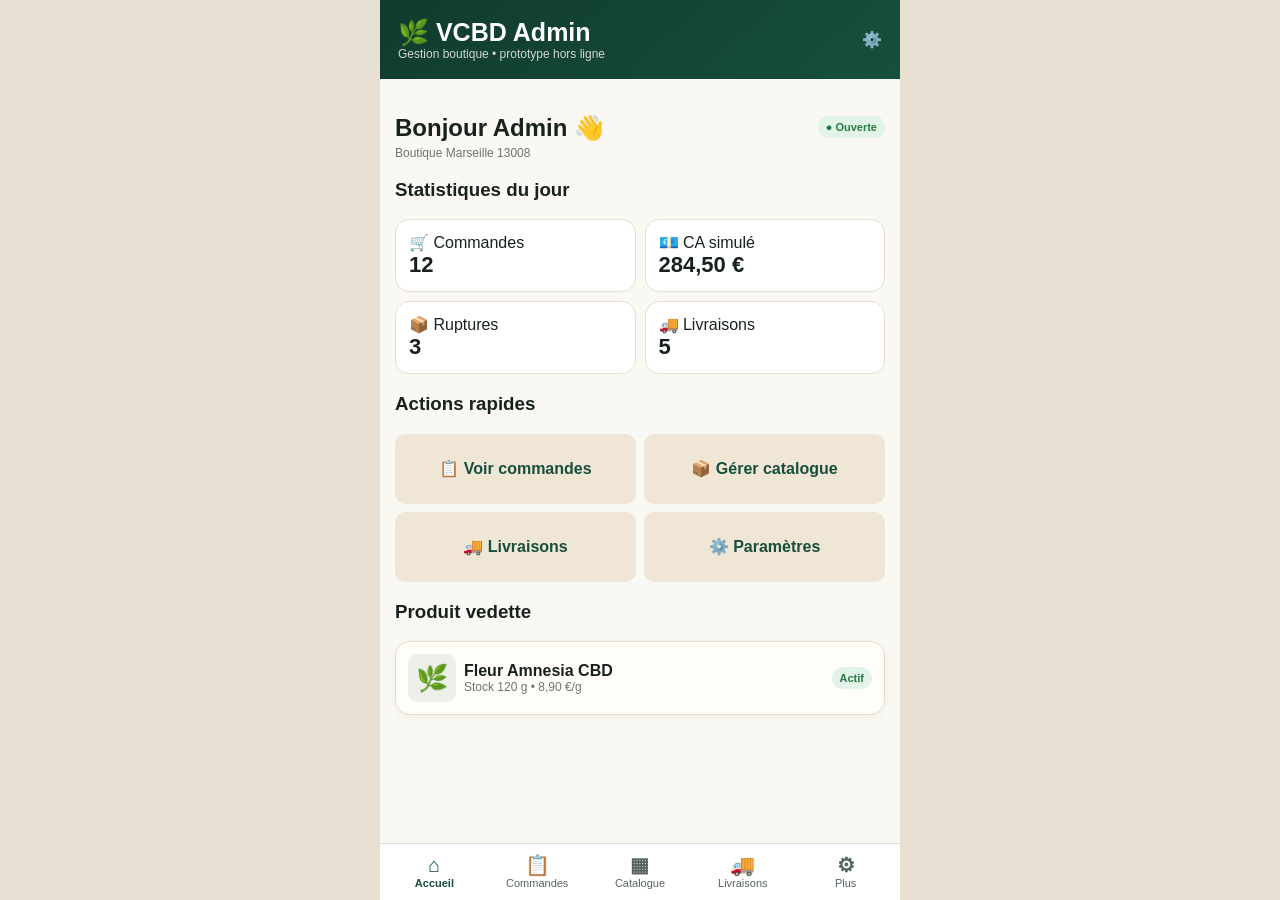
==== admin/src/main/assets/index.html @ 5a71a651 "Add complete offline VCBD admin prototype" ====
<!doctype html><html lang="fr"><head><meta charset="utf-8"><meta name="viewport" content="width=device-width,initial-scale=1,maximum-scale=1,user-scalable=no"><title>VCBD Admin</title><style>
:root{--g:#174f3c;--g2:#103b2e;--cream:#f6f1e7;--card:#fffdf8;--muted:#6d756f;--gold:#b78b35;--red:#a33b35;--blue:#3a6ca8;--ok:#278454}*{box-sizing:border-box}body{margin:0;font-family:Arial,Helvetica,sans-serif;background:#e8e0d2;color:#18221d}button,input,select{font:inherit}.app{max-width:520px;margin:auto;min-height:100vh;background:#faf8f2;padding-bottom:78px}.top{background:linear-gradient(140deg,var(--g2),var(--g));color:#fff;padding:18px}.brand{display:flex;justify-content:space-between;align-items:center}.brand b{font-size:25px}.content{padding:15px}.view{display:none}.view.active{display:block}.card{background:var(--card);border:1px solid #e3dccc;border-radius:15px;padding:12px;margin-bottom:10px;box-shadow:0 2px 10px #0000000b}.row{display:flex;align-items:center;gap:8px}.space{justify-content:space-between}.muted{font-size:12px;color:var(--muted)}.stats{display:grid;grid-template-columns:repeat(2,1fr);gap:9px}.stat{background:#fff;border:1px solid #e5ded1;border-radius:14px;padding:13px}.stat strong{font-size:22px;display:block}.btn{border:0;border-radius:10px;background:var(--g);color:#fff;font-weight:800;padding:9px 12px}.btn.alt{background:#efe6d5;color:var(--g)}.btn.warn{background:#c68327}.btn.red{background:var(--red)}.bottom{position:fixed;bottom:0;left:50%;transform:translateX(-50%);width:min(520px,100%);background:#fff;border-top:1px solid #ddd;display:grid;grid-template-columns:repeat(5,1fr);padding:8px 3px 10px}.nav{background:none;border:0;color:#56655c;font-size:11px}.nav b{display:block;font-size:20px}.nav.active{color:var(--g);font-weight:800}.status{padding:5px 8px;border-radius:999px;font-size:11px;font-weight:800}.new{background:#fff0c9;color:#8d5b00}.prep{background:#e3edfb;color:#235b9a}.ready{background:#e2f4e7;color:#277a47}.done{background:#e8e9e8;color:#56605a}.tabs{display:flex;gap:6px;overflow-x:auto;margin-bottom:10px}.tab{white-space:nowrap;border:1px solid #ded7ca;background:#fff;border-radius:999px;padding:8px 10px}.tab.active{background:var(--g);color:#fff}.product{display:grid;grid-template-columns:48px 1fr auto;gap:9px;align-items:center;padding:9px 0;border-bottom:1px solid #eee}.pic{width:48px;height:48px;border-radius:10px;background:#edf0e8;display:flex;align-items:center;justify-content:center;font-size:26px}.switch{width:42px;height:24px;border-radius:999px;background:#bbb;position:relative}.switch.on{background:var(--g)}.switch i{width:18px;height:18px;border-radius:50%;background:white;position:absolute;top:3px;left:3px}.switch.on i{left:21px}.form label{font-size:12px;font-weight:700;display:block;margin:10px 0 5px}.form input,.form select{width:100%;padding:11px;border:1px solid #d7cec0;border-radius:10px;background:#fff}.notice{background:#edf7ef;border-left:4px solid var(--ok);padding:10px;border-radius:10px;font-size:12px}.stripe{border:1px solid #8b6cff;background:#f4f0ff;border-radius:12px;padding:12px}.quick{display:grid;grid-template-columns:repeat(2,1fr);gap:8px}.quick button{height:70px}.orderline{border-left:4px solid #ddd}.orderline.Nouvelle{border-left-color:#e0a62b}.orderline.Préparation{border-left-color:#5f91c5}.orderline.Prête{border-left-color:#4e9c69}.deliver{background:#f3f8f3;border:1px solid #d8e6d9}.tiny{font-size:11px}</style></head><body><div class="app"><header class="top"><div class="brand"><div><b>🌿 VCBD Admin</b><div style="font-size:12px;opacity:.8">Gestion boutique • prototype hors ligne</div></div><div>⚙️</div></div></header><main>
<section id="dash" class="view active content"><div class="row space"><div><h2 style="margin-bottom:4px">Bonjour Admin 👋</h2><div class="muted">Boutique Marseille 13008</div></div><span class="status ready">● Ouverte</span></div><h3>Statistiques du jour</h3><div class="stats"><div class="stat"><span>🛒 Commandes</span><strong>12</strong></div><div class="stat"><span>💶 CA simulé</span><strong>284,50 €</strong></div><div class="stat"><span>📦 Ruptures</span><strong>3</strong></div><div class="stat"><span>🚚 Livraisons</span><strong>5</strong></div></div><h3>Actions rapides</h3><div class="quick"><button class="btn alt" onclick="show('orders')">📋 Voir commandes</button><button class="btn alt" onclick="show('catalog')">📦 Gérer catalogue</button><button class="btn alt" onclick="show('deliveries')">🚚 Livraisons</button><button class="btn alt" onclick="show('settings')">⚙️ Paramètres</button></div><h3>Produit vedette</h3><div class="card row"><div class="pic">🌿</div><div style="flex:1"><b>Fleur Amnesia CBD</b><div class="muted">Stock 120 g • 8,90 €/g</div></div><span class="status ready">Actif</span></div></section>
<section id="orders" class="view content"><div class="row space"><h2>Commandes</h2><button class="btn alt" onclick="resetOrders()">Réinitialiser</button></div><div class="tabs" id="orderTabs"></div><div id="orderList"></div></section>
<section id="catalog" class="view content"><div class="row space"><h2>Catalogue & stocks</h2><button class="btn" onclick="addDemoProduct()">+ Ajouter</button></div><div id="productList" class="card"></div><div class="card form"><h3>Modifier le prix</h3><label>Produit</label><select id="priceProduct"></select><label>Nouveau prix (€)</label><input id="newPrice" type="number" step="0.1"><button class="btn" style="margin-top:10px" onclick="savePrice()">Enregistrer</button></div></section>
<section id="deliveries" class="view content"><h2>Livraisons & retraits</h2><div class="notice">Prototype hors ligne : les adresses sont fictives et aucune géolocalisation réelle n’est utilisée.</div><div id="deliveryList" style="margin-top:10px"></div></section>
<section id="settings" class="view content"><h2>Paramètres</h2><div class="card form"><h3>Informations boutique</h3><label>Nom</label><input id="shopName" value="VCBD Marseille"><label>Adresse</label><input value="Marseille 13008 – Vélodrome"><label>Téléphone</label><input value="04 XX XX XX XX"><label>Horaires</label><input value="Lundi–Samedi 10h00–19h00"></div><div class="card"><h3>Âge & confidentialité</h3><div class="row space"><div><b>Contrôle +18 ans</b><div class="muted">Obligatoire avant accès à l’app client</div></div><div class="switch on"><i></i></div></div><div class="row space" style="margin-top:10px"><div><b>Notice de confidentialité</b><div class="muted">Confirmation explicite dans le prototype</div></div><div class="switch on"><i></i></div></div></div><div class="card"><h3>Commandes</h3><div class="row space"><div><b>Click & Collect</b><div class="muted">Retrait en boutique</div></div><div class="switch on"><i></i></div></div><div class="row space" style="margin-top:10px"><div><b>Livraison locale</b><div class="muted">Adresse + nom + téléphone</div></div><div class="switch on"><i></i></div></div></div><div class="card stripe"><h3>💳 Stripe</h3><div class="row space"><div><b id="stripeState">Non connecté</b><div class="muted">Connexion simulée uniquement</div></div><span id="stripeBadge" class="status done">Démo</span></div><p class="muted">Dans la future version Internet, Stripe sera connecté via un backend sécurisé. Aucune clé secrète Stripe ne sera stockée dans l’APK.</p><button id="stripeBtn" class="btn" onclick="toggleStripe()">Simuler la connexion Stripe</button></div><div class="card"><h3>Modes de paiement</h3><p>✅ Carte bancaire via Stripe (démo)<br>✅ Paiement sur place<br>✅ Préparation future Google Pay / Apple Pay</p></div></section>
</main><nav class="bottom"><button class="nav active" data-v="dash" onclick="show('dash')"><b>⌂</b>Accueil</button><button class="nav" data-v="orders" onclick="show('orders')"><b>📋</b>Commandes</button><button class="nav" data-v="catalog" onclick="show('catalog')"><b>▦</b>Catalogue</button><button class="nav" data-v="deliveries" onclick="show('deliveries')"><b>🚚</b>Livraisons</button><button class="nav" data-v="settings" onclick="show('settings')"><b>⚙</b>Plus</button></nav></div>
<script>const seedOrders=[{id:'CMD-1008',name:'Marie Dubois',time:'10h30',items:'Huile CBD 10% + Infusion Relax',total:42.80,status:'Nouvelle',pay:'En ligne',mode:'Livraison',address:'18 avenue du Prado, 13006 Marseille'},{id:'CMD-1007',name:'Thomas Bernard',time:'11h00',items:'Fleur Amnesia CBD (3 g) + Grinder',total:29.70,status:'Nouvelle',pay:'Sur place',mode:'Retrait',address:'VCBD Marseille'},{id:'CMD-1006',name:'Sophie Martin',time:'12h00',items:'Baume Relaxant + Infusion Nuit Calme',total:37.80,status:'Préparation',pay:'En ligne',mode:'Livraison',address:'Boulevard Michelet, 13008 Marseille'},{id:'CMD-1005',name:'Julien Petit',time:'12h30',items:'Gummies Zen x2',total:37.80,status:'Prête',pay:'En ligne',mode:'Retrait',address:'VCBD Marseille'}];let orders=JSON.parse(localStorage.getItem('vcbd_admin_orders')||'null')||seedOrders;let products=JSON.parse(localStorage.getItem('vcbd_admin_products')||'null')||[{id:1,n:'Fleur Amnesia CBD',cat:'Fleurs',p:8.90,stock:'120 g',e:'🌿',on:true},{id:2,n:'Huile CBD 10%',cat:'Huiles',p:34.90,stock:'25',e:'🧴',on:true},{id:3,n:'Infusion Nuit Calme',cat:'Infusions',p:12.90,stock:'40',e:'🍵',on:true},{id:4,n:'Baume Relaxant',cat:'Cosmétiques',p:24.90,stock:'18',e:'🫙',on:true},{id:5,n:'Gummies Zen',cat:'Comestibles',p:18.90,stock:'60',e:'🍬',on:true}];let filter='Toutes';function money(x){return x.toFixed(2).replace('.',',')+' €'}function saveAll(){localStorage.setItem('vcbd_admin_orders',JSON.stringify(orders));localStorage.setItem('vcbd_admin_products',JSON.stringify(products))}function show(id){document.querySelectorAll('.view').forEach(v=>v.classList.remove('active'));document.getElementById(id).classList.add('active');document.querySelectorAll('.nav').forEach(n=>n.classList.toggle('active',n.dataset.v===id));if(id==='orders')renderOrders();if(id==='catalog')renderProducts();if(id==='deliveries')renderDeliveries();window.scrollTo(0,0)}function renderTabs(){let tabs=['Toutes','Nouvelle','Préparation','Prête','Terminée'];orderTabs.innerHTML=tabs.map(t=>`<button class="tab ${filter===t?'active':''}" onclick="filter='${t}';renderOrders()">${t}</button>`).join('')}function nextStatus(s){return s==='Nouvelle'?'Préparation':s==='Préparation'?'Prête':s==='Prête'?'Terminée':'Terminée'}function actionLabel(s){return s==='Nouvelle'?'Accepter':s==='Préparation'?'Marquer prête':s==='Prête'?'Terminer':'Terminée'}function cls(s){return s==='Nouvelle'?'new':s==='Préparation'?'prep':s==='Prête'?'ready':'done'}function renderOrders(){renderTabs();let list=filter==='Toutes'?orders:orders.filter(o=>o.status===filter);orderList.innerHTML=list.map(o=>`<div class="card orderline ${o.status}"><div class="row space"><b>#${o.id}</b><span class="status ${cls(o.status)}">${o.status}</span></div><div class="row space"><div><b>${o.name}</b><div class="muted">${o.mode} • ${o.time} • ${o.pay}</div></div><b>${money(o.total)}</b></div><p class="muted">${o.items}</p><div class="muted">📍 ${o.address}</div>${o.status!=='Terminée'?`<button class="btn" style="margin-top:9px" onclick="advance('${o.id}')">${actionLabel(o.status)}</button>`:''}</div>`).join('')||'<div class="card muted">Aucune commande.</div>'}function advance(id){let o=orders.find(x=>x.id===id);o.status=nextStatus(o.status);saveAll();renderOrders()}function resetOrders(){orders=JSON.parse(JSON.stringify(seedOrders));saveAll();renderOrders()}function renderProducts(){productList.innerHTML=products.map(p=>`<div class="product"><div class="pic">${p.e}</div><div><b>${p.n}</b><div class="muted">${p.cat} • ${money(p.p)} • Stock ${p.stock}</div></div><div onclick="toggleProduct(${p.id})" class="switch ${p.on?'on':''}"><i></i></div></div>`).join('');priceProduct.innerHTML=products.map(p=>`<option value="${p.id}">${p.n}</option>`).join('')}function toggleProduct(id){let p=products.find(x=>x.id===id);p.on=!p.on;saveAll();renderProducts()}function savePrice(){let p=products.find(x=>x.id==priceProduct.value),v=parseFloat(newPrice.value);if(!v||v<=0){alert('Prix invalide');return}p.p=v;saveAll();renderProducts();alert('Prix modifié dans ce prototype local.')}function addDemoProduct(){products.push({id:Date.now(),n:'Nouveau produit démo',cat:'Divers',p:9.90,stock:'10',e:'🌱',on:true});saveAll();renderProducts()}function renderDeliveries(){deliveryList.innerHTML=orders.filter(o=>o.mode==='Livraison').map(o=>`<div class="card deliver"><div class="row space"><b>${o.name}</b><span class="status ${cls(o.status)}">${o.status}</span></div><div>🚚 Livraison prévue : <b>${o.time}</b></div><div class="muted" style="margin-top:5px">📍 ${o.address}</div><div class="muted">📞 06 XX XX XX XX</div><button class="btn alt" style="margin-top:9px" onclick="alert('Navigation GPS non disponible hors ligne dans cette V0.1.')">Voir l’itinéraire (démo)</button></div>`).join('')||'<div class="card">Aucune livraison.</div>'}function toggleStripe(){let connected=localStorage.getItem('vcbd_stripe_demo')==='1';connected=!connected;localStorage.setItem('vcbd_stripe_demo',connected?'1':'0');renderStripe()}function renderStripe(){let c=localStorage.getItem('vcbd_stripe_demo')==='1';stripeState.textContent=c?'Compte Stripe démo connecté':'Non connecté';stripeBadge.textContent=c?'Connecté (démo)':'Démo';stripeBadge.className='status '+(c?'ready':'done');stripeBtn.textContent=c?'Déconnecter le compte démo':'Simuler la connexion Stripe'}renderOrders();renderProducts();renderDeliveries();renderStripe();</script></body></html>
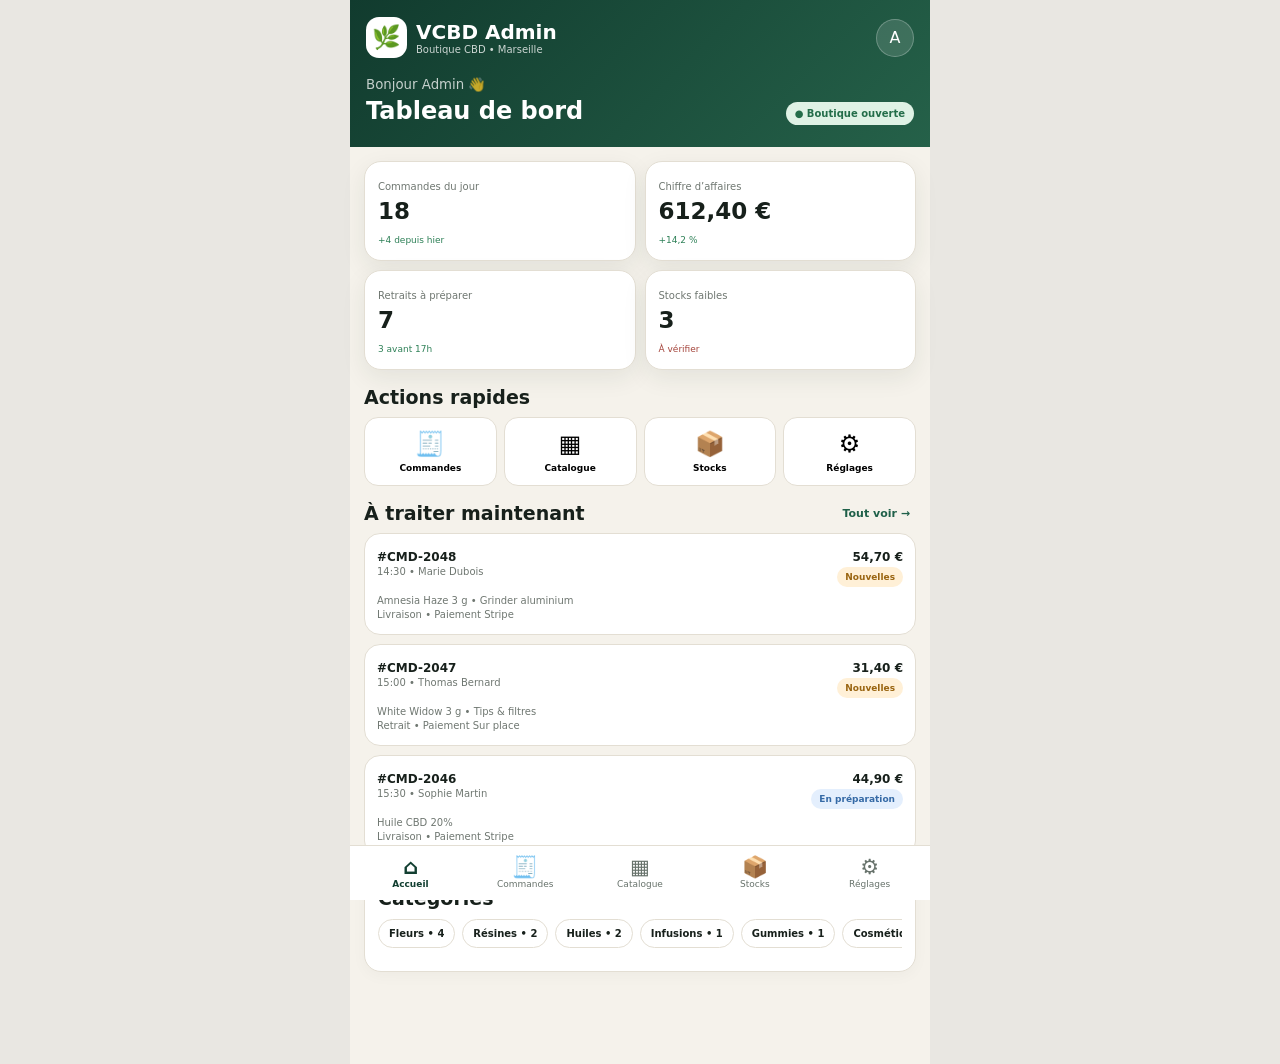
==== commit ce30fb10: "Upgrade admin catalog and stock management V0.2" ====
--- a/admin/src/main/assets/index.html
+++ b/admin/src/main/assets/index.html
@@ -1,9 +1,25 @@
-<!doctype html><html lang="fr"><head><meta charset="utf-8"><meta name="viewport" content="width=device-width,initial-scale=1,maximum-scale=1,user-scalable=no"><title>VCBD Admin</title><style>
-:root{--g:#174f3c;--g2:#103b2e;--cream:#f6f1e7;--card:#fffdf8;--muted:#6d756f;--gold:#b78b35;--red:#a33b35;--blue:#3a6ca8;--ok:#278454}*{box-sizing:border-box}body{margin:0;font-family:Arial,Helvetica,sans-serif;background:#e8e0d2;color:#18221d}button,input,select{font:inherit}.app{max-width:520px;margin:auto;min-height:100vh;background:#faf8f2;padding-bottom:78px}.top{background:linear-gradient(140deg,var(--g2),var(--g));color:#fff;padding:18px}.brand{display:flex;justify-content:space-between;align-items:center}.brand b{font-size:25px}.content{padding:15px}.view{display:none}.view.active{display:block}.card{background:var(--card);border:1px solid #e3dccc;border-radius:15px;padding:12px;margin-bottom:10px;box-shadow:0 2px 10px #0000000b}.row{display:flex;align-items:center;gap:8px}.space{justify-content:space-between}.muted{font-size:12px;color:var(--muted)}.stats{display:grid;grid-template-columns:repeat(2,1fr);gap:9px}.stat{background:#fff;border:1px solid #e5ded1;border-radius:14px;padding:13px}.stat strong{font-size:22px;display:block}.btn{border:0;border-radius:10px;background:var(--g);color:#fff;font-weight:800;padding:9px 12px}.btn.alt{background:#efe6d5;color:var(--g)}.btn.warn{background:#c68327}.btn.red{background:var(--red)}.bottom{position:fixed;bottom:0;left:50%;transform:translateX(-50%);width:min(520px,100%);background:#fff;border-top:1px solid #ddd;display:grid;grid-template-columns:repeat(5,1fr);padding:8px 3px 10px}.nav{background:none;border:0;color:#56655c;font-size:11px}.nav b{display:block;font-size:20px}.nav.active{color:var(--g);font-weight:800}.status{padding:5px 8px;border-radius:999px;font-size:11px;font-weight:800}.new{background:#fff0c9;color:#8d5b00}.prep{background:#e3edfb;color:#235b9a}.ready{background:#e2f4e7;color:#277a47}.done{background:#e8e9e8;color:#56605a}.tabs{display:flex;gap:6px;overflow-x:auto;margin-bottom:10px}.tab{white-space:nowrap;border:1px solid #ded7ca;background:#fff;border-radius:999px;padding:8px 10px}.tab.active{background:var(--g);color:#fff}.product{display:grid;grid-template-columns:48px 1fr auto;gap:9px;align-items:center;padding:9px 0;border-bottom:1px solid #eee}.pic{width:48px;height:48px;border-radius:10px;background:#edf0e8;display:flex;align-items:center;justify-content:center;font-size:26px}.switch{width:42px;height:24px;border-radius:999px;background:#bbb;position:relative}.switch.on{background:var(--g)}.switch i{width:18px;height:18px;border-radius:50%;background:white;position:absolute;top:3px;left:3px}.switch.on i{left:21px}.form label{font-size:12px;font-weight:700;display:block;margin:10px 0 5px}.form input,.form select{width:100%;padding:11px;border:1px solid #d7cec0;border-radius:10px;background:#fff}.notice{background:#edf7ef;border-left:4px solid var(--ok);padding:10px;border-radius:10px;font-size:12px}.stripe{border:1px solid #8b6cff;background:#f4f0ff;border-radius:12px;padding:12px}.quick{display:grid;grid-template-columns:repeat(2,1fr);gap:8px}.quick button{height:70px}.orderline{border-left:4px solid #ddd}.orderline.Nouvelle{border-left-color:#e0a62b}.orderline.Préparation{border-left-color:#5f91c5}.orderline.Prête{border-left-color:#4e9c69}.deliver{background:#f3f8f3;border:1px solid #d8e6d9}.tiny{font-size:11px}</style></head><body><div class="app"><header class="top"><div class="brand"><div><b>🌿 VCBD Admin</b><div style="font-size:12px;opacity:.8">Gestion boutique • prototype hors ligne</div></div><div>⚙️</div></div></header><main>
-<section id="dash" class="view active content"><div class="row space"><div><h2 style="margin-bottom:4px">Bonjour Admin 👋</h2><div class="muted">Boutique Marseille 13008</div></div><span class="status ready">● Ouverte</span></div><h3>Statistiques du jour</h3><div class="stats"><div class="stat"><span>🛒 Commandes</span><strong>12</strong></div><div class="stat"><span>💶 CA simulé</span><strong>284,50 €</strong></div><div class="stat"><span>📦 Ruptures</span><strong>3</strong></div><div class="stat"><span>🚚 Livraisons</span><strong>5</strong></div></div><h3>Actions rapides</h3><div class="quick"><button class="btn alt" onclick="show('orders')">📋 Voir commandes</button><button class="btn alt" onclick="show('catalog')">📦 Gérer catalogue</button><button class="btn alt" onclick="show('deliveries')">🚚 Livraisons</button><button class="btn alt" onclick="show('settings')">⚙️ Paramètres</button></div><h3>Produit vedette</h3><div class="card row"><div class="pic">🌿</div><div style="flex:1"><b>Fleur Amnesia CBD</b><div class="muted">Stock 120 g • 8,90 €/g</div></div><span class="status ready">Actif</span></div></section>
-<section id="orders" class="view content"><div class="row space"><h2>Commandes</h2><button class="btn alt" onclick="resetOrders()">Réinitialiser</button></div><div class="tabs" id="orderTabs"></div><div id="orderList"></div></section>
-<section id="catalog" class="view content"><div class="row space"><h2>Catalogue & stocks</h2><button class="btn" onclick="addDemoProduct()">+ Ajouter</button></div><div id="productList" class="card"></div><div class="card form"><h3>Modifier le prix</h3><label>Produit</label><select id="priceProduct"></select><label>Nouveau prix (€)</label><input id="newPrice" type="number" step="0.1"><button class="btn" style="margin-top:10px" onclick="savePrice()">Enregistrer</button></div></section>
-<section id="deliveries" class="view content"><h2>Livraisons & retraits</h2><div class="notice">Prototype hors ligne : les adresses sont fictives et aucune géolocalisation réelle n’est utilisée.</div><div id="deliveryList" style="margin-top:10px"></div></section>
-<section id="settings" class="view content"><h2>Paramètres</h2><div class="card form"><h3>Informations boutique</h3><label>Nom</label><input id="shopName" value="VCBD Marseille"><label>Adresse</label><input value="Marseille 13008 – Vélodrome"><label>Téléphone</label><input value="04 XX XX XX XX"><label>Horaires</label><input value="Lundi–Samedi 10h00–19h00"></div><div class="card"><h3>Âge & confidentialité</h3><div class="row space"><div><b>Contrôle +18 ans</b><div class="muted">Obligatoire avant accès à l’app client</div></div><div class="switch on"><i></i></div></div><div class="row space" style="margin-top:10px"><div><b>Notice de confidentialité</b><div class="muted">Confirmation explicite dans le prototype</div></div><div class="switch on"><i></i></div></div></div><div class="card"><h3>Commandes</h3><div class="row space"><div><b>Click & Collect</b><div class="muted">Retrait en boutique</div></div><div class="switch on"><i></i></div></div><div class="row space" style="margin-top:10px"><div><b>Livraison locale</b><div class="muted">Adresse + nom + téléphone</div></div><div class="switch on"><i></i></div></div></div><div class="card stripe"><h3>💳 Stripe</h3><div class="row space"><div><b id="stripeState">Non connecté</b><div class="muted">Connexion simulée uniquement</div></div><span id="stripeBadge" class="status done">Démo</span></div><p class="muted">Dans la future version Internet, Stripe sera connecté via un backend sécurisé. Aucune clé secrète Stripe ne sera stockée dans l’APK.</p><button id="stripeBtn" class="btn" onclick="toggleStripe()">Simuler la connexion Stripe</button></div><div class="card"><h3>Modes de paiement</h3><p>✅ Carte bancaire via Stripe (démo)<br>✅ Paiement sur place<br>✅ Préparation future Google Pay / Apple Pay</p></div></section>
-</main><nav class="bottom"><button class="nav active" data-v="dash" onclick="show('dash')"><b>⌂</b>Accueil</button><button class="nav" data-v="orders" onclick="show('orders')"><b>📋</b>Commandes</button><button class="nav" data-v="catalog" onclick="show('catalog')"><b>▦</b>Catalogue</button><button class="nav" data-v="deliveries" onclick="show('deliveries')"><b>🚚</b>Livraisons</button><button class="nav" data-v="settings" onclick="show('settings')"><b>⚙</b>Plus</button></nav></div>
-<script>const seedOrders=[{id:'CMD-1008',name:'Marie Dubois',time:'10h30',items:'Huile CBD 10% + Infusion Relax',total:42.80,status:'Nouvelle',pay:'En ligne',mode:'Livraison',address:'18 avenue du Prado, 13006 Marseille'},{id:'CMD-1007',name:'Thomas Bernard',time:'11h00',items:'Fleur Amnesia CBD (3 g) + Grinder',total:29.70,status:'Nouvelle',pay:'Sur place',mode:'Retrait',address:'VCBD Marseille'},{id:'CMD-1006',name:'Sophie Martin',time:'12h00',items:'Baume Relaxant + Infusion Nuit Calme',total:37.80,status:'Préparation',pay:'En ligne',mode:'Livraison',address:'Boulevard Michelet, 13008 Marseille'},{id:'CMD-1005',name:'Julien Petit',time:'12h30',items:'Gummies Zen x2',total:37.80,status:'Prête',pay:'En ligne',mode:'Retrait',address:'VCBD Marseille'}];let orders=JSON.parse(localStorage.getItem('vcbd_admin_orders')||'null')||seedOrders;let products=JSON.parse(localStorage.getItem('vcbd_admin_products')||'null')||[{id:1,n:'Fleur Amnesia CBD',cat:'Fleurs',p:8.90,stock:'120 g',e:'🌿',on:true},{id:2,n:'Huile CBD 10%',cat:'Huiles',p:34.90,stock:'25',e:'🧴',on:true},{id:3,n:'Infusion Nuit Calme',cat:'Infusions',p:12.90,stock:'40',e:'🍵',on:true},{id:4,n:'Baume Relaxant',cat:'Cosmétiques',p:24.90,stock:'18',e:'🫙',on:true},{id:5,n:'Gummies Zen',cat:'Comestibles',p:18.90,stock:'60',e:'🍬',on:true}];let filter='Toutes';function money(x){return x.toFixed(2).replace('.',',')+' €'}function saveAll(){localStorage.setItem('vcbd_admin_orders',JSON.stringify(orders));localStorage.setItem('vcbd_admin_products',JSON.stringify(products))}function show(id){document.querySelectorAll('.view').forEach(v=>v.classList.remove('active'));document.getElementById(id).classList.add('active');document.querySelectorAll('.nav').forEach(n=>n.classList.toggle('active',n.dataset.v===id));if(id==='orders')renderOrders();if(id==='catalog')renderProducts();if(id==='deliveries')renderDeliveries();window.scrollTo(0,0)}function renderTabs(){let tabs=['Toutes','Nouvelle','Préparation','Prête','Terminée'];orderTabs.innerHTML=tabs.map(t=>`<button class="tab ${filter===t?'active':''}" onclick="filter='${t}';renderOrders()">${t}</button>`).join('')}function nextStatus(s){return s==='Nouvelle'?'Préparation':s==='Préparation'?'Prête':s==='Prête'?'Terminée':'Terminée'}function actionLabel(s){return s==='Nouvelle'?'Accepter':s==='Préparation'?'Marquer prête':s==='Prête'?'Terminer':'Terminée'}function cls(s){return s==='Nouvelle'?'new':s==='Préparation'?'prep':s==='Prête'?'ready':'done'}function renderOrders(){renderTabs();let list=filter==='Toutes'?orders:orders.filter(o=>o.status===filter);orderList.innerHTML=list.map(o=>`<div class="card orderline ${o.status}"><div class="row space"><b>#${o.id}</b><span class="status ${cls(o.status)}">${o.status}</span></div><div class="row space"><div><b>${o.name}</b><div class="muted">${o.mode} • ${o.time} • ${o.pay}</div></div><b>${money(o.total)}</b></div><p class="muted">${o.items}</p><div class="muted">📍 ${o.address}</div>${o.status!=='Terminée'?`<button class="btn" style="margin-top:9px" onclick="advance('${o.id}')">${actionLabel(o.status)}</button>`:''}</div>`).join('')||'<div class="card muted">Aucune commande.</div>'}function advance(id){let o=orders.find(x=>x.id===id);o.status=nextStatus(o.status);saveAll();renderOrders()}function resetOrders(){orders=JSON.parse(JSON.stringify(seedOrders));saveAll();renderOrders()}function renderProducts(){productList.innerHTML=products.map(p=>`<div class="product"><div class="pic">${p.e}</div><div><b>${p.n}</b><div class="muted">${p.cat} • ${money(p.p)} • Stock ${p.stock}</div></div><div onclick="toggleProduct(${p.id})" class="switch ${p.on?'on':''}"><i></i></div></div>`).join('');priceProduct.innerHTML=products.map(p=>`<option value="${p.id}">${p.n}</option>`).join('')}function toggleProduct(id){let p=products.find(x=>x.id===id);p.on=!p.on;saveAll();renderProducts()}function savePrice(){let p=products.find(x=>x.id==priceProduct.value),v=parseFloat(newPrice.value);if(!v||v<=0){alert('Prix invalide');return}p.p=v;saveAll();renderProducts();alert('Prix modifié dans ce prototype local.')}function addDemoProduct(){products.push({id:Date.now(),n:'Nouveau produit démo',cat:'Divers',p:9.90,stock:'10',e:'🌱',on:true});saveAll();renderProducts()}function renderDeliveries(){deliveryList.innerHTML=orders.filter(o=>o.mode==='Livraison').map(o=>`<div class="card deliver"><div class="row space"><b>${o.name}</b><span class="status ${cls(o.status)}">${o.status}</span></div><div>🚚 Livraison prévue : <b>${o.time}</b></div><div class="muted" style="margin-top:5px">📍 ${o.address}</div><div class="muted">📞 06 XX XX XX XX</div><button class="btn alt" style="margin-top:9px" onclick="alert('Navigation GPS non disponible hors ligne dans cette V0.1.')">Voir l’itinéraire (démo)</button></div>`).join('')||'<div class="card">Aucune livraison.</div>'}function toggleStripe(){let connected=localStorage.getItem('vcbd_stripe_demo')==='1';connected=!connected;localStorage.setItem('vcbd_stripe_demo',connected?'1':'0');renderStripe()}function renderStripe(){let c=localStorage.getItem('vcbd_stripe_demo')==='1';stripeState.textContent=c?'Compte Stripe démo connecté':'Non connecté';stripeBadge.textContent=c?'Connecté (démo)':'Démo';stripeBadge.className='status '+(c?'ready':'done');stripeBtn.textContent=c?'Déconnecter le compte démo':'Simuler la connexion Stripe'}renderOrders();renderProducts();renderDeliveries();renderStripe();</script></body></html>+<!doctype html>
+<html lang="fr"><head><meta charset="utf-8"><meta name="viewport" content="width=device-width,initial-scale=1,maximum-scale=1,user-scalable=no"><title>VCBD Admin V0.2</title><style>
+:root{--g:#123f31;--g2:#1f6049;--cream:#f5f2eb;--card:#fff;--line:#e3ded3;--muted:#6f7771;--ok:#2e8057;--warn:#b8791a;--red:#a5453c;--blue:#4678b7;--shadow:0 8px 24px rgba(20,49,38,.08)}*{box-sizing:border-box}body{margin:0;background:#e9e7e2;font-family:Inter,system-ui,-apple-system,Segoe UI,Roboto,Arial;color:#17201b}button,input,select{font:inherit}.app{max-width:580px;margin:auto;background:var(--cream);min-height:100vh;padding-bottom:78px}.top{background:linear-gradient(135deg,#113b2e,#256149);color:white;padding:17px 16px 22px}.head{display:flex;justify-content:space-between;align-items:center}.brand{display:flex;gap:9px;align-items:center}.logo{width:41px;height:41px;background:#fff;color:var(--g);border-radius:13px;display:grid;place-items:center;font-size:23px}.brand b{font-size:20px}.brand small{display:block;opacity:.78;font-size:10px}.avatar{width:38px;height:38px;border-radius:50%;background:#ffffff22;border:1px solid #ffffff40;display:grid;place-items:center}.status{display:inline-flex;align-items:center;gap:5px;background:#dff2e5;color:#236d49;border-radius:999px;padding:6px 9px;font-size:10px;font-weight:800}.content{padding:14px}.view{display:none}.view.active{display:block}.section{margin-top:16px}.section-title{display:flex;justify-content:space-between;align-items:center;margin-bottom:9px}.section-title h2{font-size:19px;margin:0}.section-title button{border:0;background:none;color:var(--g2);font-weight:800;font-size:11px}.kpis{display:grid;grid-template-columns:repeat(2,1fr);gap:9px}.kpi{background:#fff;border:1px solid var(--line);border-radius:17px;padding:13px;box-shadow:var(--shadow)}.kpi small{color:var(--muted);font-size:10px}.kpi b{font-size:23px;display:block;margin:4px 0}.trend{font-size:9px;color:var(--ok)}.card{background:#fff;border:1px solid var(--line);border-radius:17px;padding:13px;box-shadow:0 4px 15px #00000008}.quick{display:grid;grid-template-columns:repeat(4,1fr);gap:7px}.quick button{border:1px solid var(--line);background:#fff;border-radius:14px;padding:12px 6px;font-size:9px;font-weight:700}.quick span{font-size:24px;display:block;margin-bottom:5px}.order{background:#fff;border:1px solid var(--line);border-radius:16px;padding:12px;margin:9px 0}.orderhead{display:flex;justify-content:space-between;gap:9px}.order b{font-size:12px}.meta{font-size:10px;color:var(--muted);line-height:1.4}.pill{display:inline-block;padding:5px 8px;border-radius:999px;font-size:9px;font-weight:800}.new{background:#fff0d7;color:#9a6511}.prep{background:#e4effd;color:#356aa6}.ready{background:#e3f2e8;color:#27714c}.done{background:#ececec;color:#666}.actions{display:flex;gap:6px;margin-top:10px}.btn{border:0;border-radius:10px;padding:9px 11px;background:var(--g);color:#fff;font-weight:800;font-size:10px}.btn.alt{background:#eee7da;color:var(--g)}.btn.warn{background:#b77a18}.btn.full{width:100%}.tabs,.chips{display:flex;gap:7px;overflow:auto;scrollbar-width:none;margin:10px 0}.tab,.chip{white-space:nowrap;border:1px solid var(--line);background:#fff;padding:8px 10px;border-radius:999px;font-size:10px;font-weight:800}.tab.active,.chip.active{background:var(--g);color:#fff;border-color:var(--g)}.search{display:flex;gap:7px;background:#fff;border:1px solid var(--line);border-radius:14px;padding:9px}.search input{border:0;outline:0;flex:1}.productrow{display:grid;grid-template-columns:56px 1fr auto;gap:10px;align-items:center;padding:9px 0;border-bottom:1px solid #eee}.thumb{width:56px;height:56px;border-radius:13px;background:linear-gradient(145deg,#e5ece1,#efe0c8);display:grid;place-items:center;font-size:30px}.productrow b{font-size:11px}.price{font-weight:900}.switch{width:38px;height:22px;border-radius:999px;background:#bbb;position:relative}.switch.on{background:#2f8359}.switch:after{content:"";position:absolute;width:17px;height:17px;border-radius:50%;background:#fff;top:2.5px;left:3px;transition:.2s}.switch.on:after{left:18px}.stocklow{color:var(--red);font-weight:800}.form label{display:block;font-size:10px;font-weight:800;color:#55625a;margin:8px 0 4px}.form input,.form select{width:100%;border:1px solid #d8d2c8;border-radius:10px;padding:10px}.twocol{display:grid;grid-template-columns:1fr 1fr;gap:8px}.settingsrow{display:flex;justify-content:space-between;align-items:center;padding:12px 0;border-bottom:1px solid var(--line)}.settingsrow b{font-size:11px}.settingsrow small{display:block;color:var(--muted);font-size:9px}.bottom{position:fixed;bottom:0;left:50%;transform:translateX(-50%);width:min(580px,100%);display:grid;grid-template-columns:repeat(5,1fr);background:#fff;border-top:1px solid var(--line);padding:8px 3px 10px;z-index:30}.nav{border:0;background:none;color:#68736c;font-size:9px}.nav span{display:block;font-size:21px}.nav.active{color:var(--g);font-weight:800}.modal{position:fixed;inset:0;background:#0006;z-index:100;display:none;align-items:flex-end;justify-content:center}.modal.open{display:flex}.modalbox{width:min(580px,100%);background:var(--cream);border-radius:23px 23px 0 0;padding:16px;max-height:85vh;overflow:auto}.notice{background:#eef5f0;border-left:4px solid var(--ok);padding:10px;border-radius:10px;font-size:10px;line-height:1.4}.toast{position:fixed;bottom:88px;left:50%;transform:translateX(-50%) translateY(15px);background:#182d24;color:white;padding:10px 14px;border-radius:999px;font-size:10px;opacity:0;transition:.2s;z-index:150}.toast.show{opacity:1;transform:translateX(-50%) translateY(0)}</style></head><body><div class="app">
+<header class="top"><div class="head"><div class="brand"><div class="logo">🌿</div><div><b>VCBD Admin</b><small>Boutique CBD • Marseille</small></div></div><div class="avatar">A</div></div><div style="display:flex;justify-content:space-between;align-items:end;margin-top:16px"><div><small style="opacity:.75">Bonjour Admin 👋</small><h2 style="margin:4px 0 0">Tableau de bord</h2></div><span class="status">● Boutique ouverte</span></div></header><main>
+<section id="dashboard" class="view active content"><div class="kpis"><div class="kpi"><small>Commandes du jour</small><b>18</b><span class="trend">+4 depuis hier</span></div><div class="kpi"><small>Chiffre d’affaires</small><b>612,40 €</b><span class="trend">+14,2 %</span></div><div class="kpi"><small>Retraits à préparer</small><b>7</b><span class="trend">3 avant 17h</span></div><div class="kpi"><small>Stocks faibles</small><b id="lowStockCount">0</b><span class="trend" style="color:var(--red)">À vérifier</span></div></div><div class="section"><div class="section-title"><h2>Actions rapides</h2></div><div class="quick"><button onclick="showView('orders')"><span>🧾</span>Commandes</button><button onclick="showView('catalog')"><span>▦</span>Catalogue</button><button onclick="showView('inventory')"><span>📦</span>Stocks</button><button onclick="showView('settings')"><span>⚙️</span>Réglages</button></div></div><div class="section"><div class="section-title"><h2>À traiter maintenant</h2><button onclick="showView('orders')">Tout voir →</button></div><div id="dashOrders"></div></div><div class="section card"><div class="section-title"><h2>Catégories</h2></div><div id="categoryStats" class="chips"></div></div></section>
+<section id="orders" class="view content"><div class="section-title"><h2>Commandes</h2><button onclick="seedOrder()">+ Démo</button></div><div id="orderTabs" class="tabs"></div><div id="orderList"></div></section>
+<section id="catalog" class="view content"><div class="section-title"><h2>Catalogue</h2><button onclick="openProductEditor()">+ Ajouter</button></div><div class="search"><span>⌕</span><input id="catalogSearch" placeholder="Rechercher un produit..." oninput="renderCatalog()"></div><div id="catalogChips" class="chips"></div><div class="card" id="catalogList"></div></section>
+<section id="inventory" class="view content"><div class="section-title"><h2>Stocks & promotions</h2><button onclick="toastMsg('Export simulé')">Exporter</button></div><div class="card"><div class="section-title"><h2>Stocks faibles</h2></div><div id="lowStocks"></div></div><div class="section card"><div class="section-title"><h2>Promotions actives</h2><button onclick="addPromo()">+ Ajouter</button></div><div id="promos"></div></div></section>
+<section id="settings" class="view content"><div class="section-title"><h2>Paramètres</h2><button onclick="toastMsg('Réglages enregistrés')">Enregistrer</button></div><div class="card"><div class="settingsrow"><div><b>Contrôle +18 ans</b><small>Écran de majorité obligatoire</small></div><div class="switch on" onclick="this.classList.toggle('on')"></div></div><div class="settingsrow"><div><b>Click & Collect</b><small>Retrait en boutique</small></div><div class="switch on" onclick="this.classList.toggle('on')"></div></div><div class="settingsrow"><div><b>Livraison locale</b><small>Marseille et secteurs autorisés</small></div><div class="switch on" onclick="this.classList.toggle('on')"></div></div></div><div class="section card"><h3>Horaires</h3><div class="form"><div class="twocol"><div><label>Ouverture</label><input value="10:00"></div><div><label>Fermeture</label><input value="19:00"></div></div><label>Jours</label><input value="Lundi – Samedi"></div></div><div class="section card"><h3>Paiements</h3><div class="settingsrow"><div><b>Stripe</b><small id="stripeStatus">Compte non connecté • mode hors ligne</small></div><button id="stripeBtn" class="btn" onclick="toggleStripe()">Connecter</button></div><div class="settingsrow"><div><b>Paiement sur place</b><small>Disponible au retrait</small></div><div class="switch on"></div></div><div class="notice">Dans cette V0.2, la connexion Stripe est simulée. Aucune clé API ni transaction réelle n’est utilisée.</div></div><div class="section card"><h3>Livraison</h3><div class="form"><label>Zone principale</label><input value="Marseille 13008"><label>Frais standard</label><input value="4,90 €"><label>Livraison gratuite à partir de</label><input value="60,00 €"></div></div></section>
+</main><nav class="bottom"><button class="nav active" data-v="dashboard" onclick="showView('dashboard')"><span>⌂</span>Accueil</button><button class="nav" data-v="orders" onclick="showView('orders')"><span>🧾</span>Commandes</button><button class="nav" data-v="catalog" onclick="showView('catalog')"><span>▦</span>Catalogue</button><button class="nav" data-v="inventory" onclick="showView('inventory')"><span>📦</span>Stocks</button><button class="nav" data-v="settings" onclick="showView('settings')"><span>⚙️</span>Réglages</button></nav></div>
+<div id="modal" class="modal" onclick="if(event.target===modal)closeModal()"><div class="modalbox"><div class="section-title"><h2 id="modalTitle">Modifier produit</h2><button onclick="closeModal()">Fermer</button></div><div class="form"><input type="hidden" id="editId"><label>Nom</label><input id="editName"><div class="twocol"><div><label>Catégorie</label><select id="editCat"></select></div><div><label>Prix (€)</label><input id="editPrice" type="number" step=".1"></div></div><div class="twocol"><div><label>Stock</label><input id="editStock" type="number"></div><div><label>Unité</label><input id="editUnit" placeholder="g, boîte..."></div></div><label>Description courte</label><input id="editMeta"><button class="btn full" style="margin-top:12px" onclick="saveProduct()">Enregistrer</button></div></div></div><div id="toast" class="toast">Enregistré</div>
+<script>
+const cats=['Fleurs','Résines','Huiles','Infusions','Gummies','Cosmétiques','Accessoires'];let products=JSON.parse(localStorage.getItem('vcbd_admin_products')||'null')||[
+{id:1,n:'Amnesia Haze',cat:'Fleurs',emoji:'🌿',price:8.9,stock:120,unit:'g',meta:'CBD 8% • Indoor',on:true},{id:2,n:'White Widow',cat:'Fleurs',emoji:'🌱',price:9.5,stock:84,unit:'g',meta:'CBD 10% • Greenhouse',on:true},{id:3,n:'Gelato CBD',cat:'Fleurs',emoji:'🍃',price:10.9,stock:45,unit:'g',meta:'CBD 12% • Indoor',on:true},{id:4,n:'OG Kush CBD',cat:'Fleurs',emoji:'🌿',price:9.9,stock:62,unit:'g',meta:'CBD 9%',on:true},{id:5,n:'Résine Maroc',cat:'Résines',emoji:'🟫',price:12.9,stock:38,unit:'g',meta:'CBD 18%',on:true},{id:6,n:'Résine Black',cat:'Résines',emoji:'⬛',price:14.9,stock:11,unit:'g',meta:'CBD 22%',on:true},{id:7,n:'Huile CBD 10%',cat:'Huiles',emoji:'🧴',price:29.9,stock:18,unit:'flacon',meta:'10 ml',on:true},{id:8,n:'Huile CBD 20%',cat:'Huiles',emoji:'🧴',price:44.9,stock:7,unit:'flacon',meta:'10 ml',on:true},{id:9,n:'Infusion Nuit Calme',cat:'Infusions',emoji:'🍵',price:12.9,stock:24,unit:'boîte',meta:'20 sachets',on:true},{id:10,n:'Gummies Zen',cat:'Gummies',emoji:'🍬',price:18.9,stock:34,unit:'boîte',meta:'x20',on:true},{id:11,n:'Baume Relaxant',cat:'Cosmétiques',emoji:'🫙',price:24.9,stock:14,unit:'pot',meta:'30 ml',on:true},{id:12,n:'Grinder aluminium VCBD',cat:'Accessoires',emoji:'⚙️',price:14.9,stock:20,unit:'pièce',meta:'4 parties',on:true},{id:13,n:'Tips & filtres carton',cat:'Accessoires',emoji:'📄',price:2.5,stock:90,unit:'carnet',meta:'x50',on:true},{id:14,n:'Cônes pré-roulés',cat:'Accessoires',emoji:'📐',price:3.9,stock:60,unit:'pack',meta:'x6',on:true},{id:15,n:'Boîte hermétique',cat:'Accessoires',emoji:'🧰',price:9.9,stock:9,unit:'pièce',meta:'Anti-odeur',on:true},{id:16,n:'Plateau VCBD',cat:'Accessoires',emoji:'▭',price:12.9,stock:15,unit:'pièce',meta:'18 × 14 cm',on:true}];
+let orders=JSON.parse(localStorage.getItem('vcbd_admin_orders')||'null')||[{id:'CMD-2048',name:'Marie Dubois',time:'14:30',total:54.7,status:'Nouvelles',pay:'Stripe',mode:'Livraison',items:'Amnesia Haze 3 g • Grinder aluminium'},{id:'CMD-2047',name:'Thomas Bernard',time:'15:00',total:31.4,status:'Nouvelles',pay:'Sur place',mode:'Retrait',items:'White Widow 3 g • Tips & filtres'},{id:'CMD-2046',name:'Sophie Martin',time:'15:30',total:44.9,status:'En préparation',pay:'Stripe',mode:'Livraison',items:'Huile CBD 20%'},{id:'CMD-2045',name:'Julien Petit',time:'16:00',total:28.8,status:'Prêtes',pay:'Stripe',mode:'Retrait',items:'Résine Maroc 2 g • Cônes'},{id:'CMD-2044',name:'Camille Leroy',time:'Hier',total:19.8,status:'Terminées',pay:'Sur place',mode:'Retrait',items:'Boîte hermétique • Plateau'}];let orderStatus='Nouvelles',catalogCat='Tous';let promos=JSON.parse(localStorage.getItem('vcbd_admin_promos')||'null')||[{code:'WELCOME10',value:'-10%',active:true},{code:'ACCESS5',value:'-5 € accessoires',active:true}];
+function money(v){return Number(v).toFixed(2).replace('.',',')+' €'}function save(){localStorage.setItem('vcbd_admin_products',JSON.stringify(products));localStorage.setItem('vcbd_admin_orders',JSON.stringify(orders));localStorage.setItem('vcbd_admin_promos',JSON.stringify(promos))}function pillClass(s){return s==='Nouvelles'?'new':s==='En préparation'?'prep':s==='Prêtes'?'ready':'done'}function nextStatus(s){return s==='Nouvelles'?'En préparation':s==='En préparation'?'Prêtes':s==='Prêtes'?'Terminées':'Terminées'}
+function orderCard(o,compact=false){return `<div class="order"><div class="orderhead"><div><b>#${o.id}</b><div class="meta">${o.time} • ${o.name}</div></div><div style="text-align:right"><b>${money(o.total)}</b><br><span class="pill ${pillClass(o.status)}">${o.status}</span></div></div><div class="meta" style="margin-top:7px">${o.items}<br>${o.mode} • Paiement ${o.pay}</div>${o.status!=='Terminées'&&!compact?`<div class="actions"><button class="btn" onclick="advanceOrder('${o.id}')">${o.status==='Nouvelles'?'Accepter':o.status==='En préparation'?'Marquer prête':'Terminer'}</button><button class="btn alt" onclick="toastMsg('Détail commande ${o.id}')">Voir</button></div>`:''}</div>`}
+function renderDashboard(){dashOrders.innerHTML=orders.filter(o=>o.status!=='Terminées').slice(0,3).map(o=>orderCard(o,true)).join('');categoryStats.innerHTML=cats.map(c=>`<span class="chip">${c} • ${products.filter(p=>p.cat===c).length}</span>`).join('');lowStockCount.textContent=products.filter(p=>p.stock<=12).length}
+function renderOrderTabs(){const sts=['Nouvelles','En préparation','Prêtes','Terminées'];orderTabs.innerHTML=sts.map(s=>`<button class="tab ${orderStatus===s?'active':''}" onclick="orderStatus='${s}';renderOrders()">${s} (${orders.filter(o=>o.status===s).length})</button>`).join('')}function renderOrders(){renderOrderTabs();const arr=orders.filter(o=>o.status===orderStatus);orderList.innerHTML=arr.length?arr.map(o=>orderCard(o)).join(''):'<div class="card meta">Aucune commande dans cette colonne.</div>'}function advanceOrder(id){const o=orders.find(x=>x.id===id);o.status=nextStatus(o.status);save();renderOrders();renderDashboard();toastMsg('Statut mis à jour')}function seedOrder(){orders.unshift({id:'CMD-'+Math.floor(2050+Math.random()*300),name:'Nouveau client',time:'17:00',total:36.8,status:'Nouvelles',pay:'Stripe',mode:'Livraison',items:'Gelato CBD 3 g • Cônes pré-roulés'});save();orderStatus='Nouvelles';renderOrders();renderDashboard()}
+function renderCatalogChips(){catalogChips.innerHTML=['Tous',...cats].map(c=>`<button class="chip ${catalogCat===c?'active':''}" onclick="catalogCat='${c}';renderCatalog()">${c}</button>`).join('')}function renderCatalog(){renderCatalogChips();const q=catalogSearch.value.toLowerCase().trim();let arr=products.filter(p=>(catalogCat==='Tous'||p.cat===catalogCat)&&(!q||(p.n+' '+p.meta).toLowerCase().includes(q)));catalogList.innerHTML=arr.map(p=>`<div class="productrow"><div class="thumb">${p.emoji}</div><div><b>${p.n}</b><div class="meta">${p.cat} • ${p.meta}</div><div class="price">${money(p.price)} ${p.unit==='g'?'/ g':''}</div><div class="meta ${p.stock<=12?'stocklow':''}">Stock : ${p.stock} ${p.unit}</div></div><div><div class="switch ${p.on?'on':''}" onclick="toggleProduct(${p.id})"></div><button class="btn alt" style="margin-top:6px" onclick="editProduct(${p.id})">Modifier</button></div></div>`).join('')}
+function toggleProduct(id){const p=products.find(x=>x.id===id);p.on=!p.on;save();renderCatalog()}function editProduct(id){const p=products.find(x=>x.id===id);editId.value=p.id;editName.value=p.n;editCat.value=p.cat;editPrice.value=p.price;editStock.value=p.stock;editUnit.value=p.unit;editMeta.value=p.meta;modalTitle.textContent='Modifier produit';modal.classList.add('open')}function openProductEditor(){editId.value='';editName.value='';editCat.value='Fleurs';editPrice.value='';editStock.value='';editUnit.value='g';editMeta.value='';modalTitle.textContent='Ajouter un produit';modal.classList.add('open')}function saveProduct(){const id=Number(editId.value);if(!editName.value.trim()){toastMsg('Nom requis');return}if(id){const p=products.find(x=>x.id===id);Object.assign(p,{n:editName.value,cat:editCat.value,price:Number(editPrice.value),stock:Number(editStock.value),unit:editUnit.value,meta:editMeta.value})}else products.push({id:Date.now(),n:editName.value,cat:editCat.value,emoji:'📦',price:Number(editPrice.value),stock:Number(editStock.value),unit:editUnit.value,meta:editMeta.value,on:true});save();closeModal();renderCatalog();renderInventory();renderDashboard();toastMsg('Produit enregistré')}function closeModal(){modal.classList.remove('open')}
+function renderInventory(){const low=products.filter(p=>p.stock<=12).sort((a,b)=>a.stock-b.stock);lowStocks.innerHTML=low.map(p=>`<div class="productrow"><div class="thumb">${p.emoji}</div><div><b>${p.n}</b><div class="meta stocklow">${p.stock} ${p.unit} restant(s)</div></div><button class="btn alt" onclick="restock(${p.id})">+ Stock</button></div>`).join('')||'<div class="meta">Aucun stock faible.</div>';promos.innerHTML=promos.map((p,i)=>`<div class="settingsrow"><div><b>${p.code}</b><small>${p.value}</small></div><div class="switch ${p.active?'on':''}" onclick="promos[${i}].active=!promos[${i}].active;save();renderInventory()"></div></div>`).join('')}function restock(id){const p=products.find(x=>x.id===id);p.stock+=20;save();renderInventory();renderCatalog();renderDashboard();toastMsg('Stock +20')}function addPromo(){promos.push({code:'PROMO'+(promos.length+1),value:'-10%',active:true});save();renderInventory()}
+function toggleStripe(){const connected=localStorage.getItem('vcbd_stripe_connected')==='1';localStorage.setItem('vcbd_stripe_connected',connected?'0':'1');renderStripe();toastMsg(connected?'Stripe déconnecté':'Stripe connecté (simulation)')}function renderStripe(){const connected=localStorage.getItem('vcbd_stripe_connected')==='1';stripeStatus.textContent=connected?'Compte test connecté • hors ligne':'Compte non connecté • mode hors ligne';stripeBtn.textContent=connected?'Déconnecter':'Connecter';stripeBtn.className='btn '+(connected?'alt':'')}
+function showView(id){document.querySelectorAll('.view').forEach(v=>v.classList.remove('active'));document.getElementById(id).classList.add('active');document.querySelectorAll('.nav').forEach(n=>n.classList.toggle('active',n.dataset.v===id));if(id==='dashboard')renderDashboard();if(id==='orders')renderOrders();if(id==='catalog')renderCatalog();if(id==='inventory')renderInventory();if(id==='settings')renderStripe();scrollTo(0,0)}function toastMsg(t){toast.textContent=t;toast.classList.add('show');clearTimeout(window._t);window._t=setTimeout(()=>toast.classList.remove('show'),1500)}
+editCat.innerHTML=cats.map(c=>`<option>${c}</option>`).join('');renderDashboard();renderOrders();renderCatalog();renderInventory();renderStripe();</script></body></html>
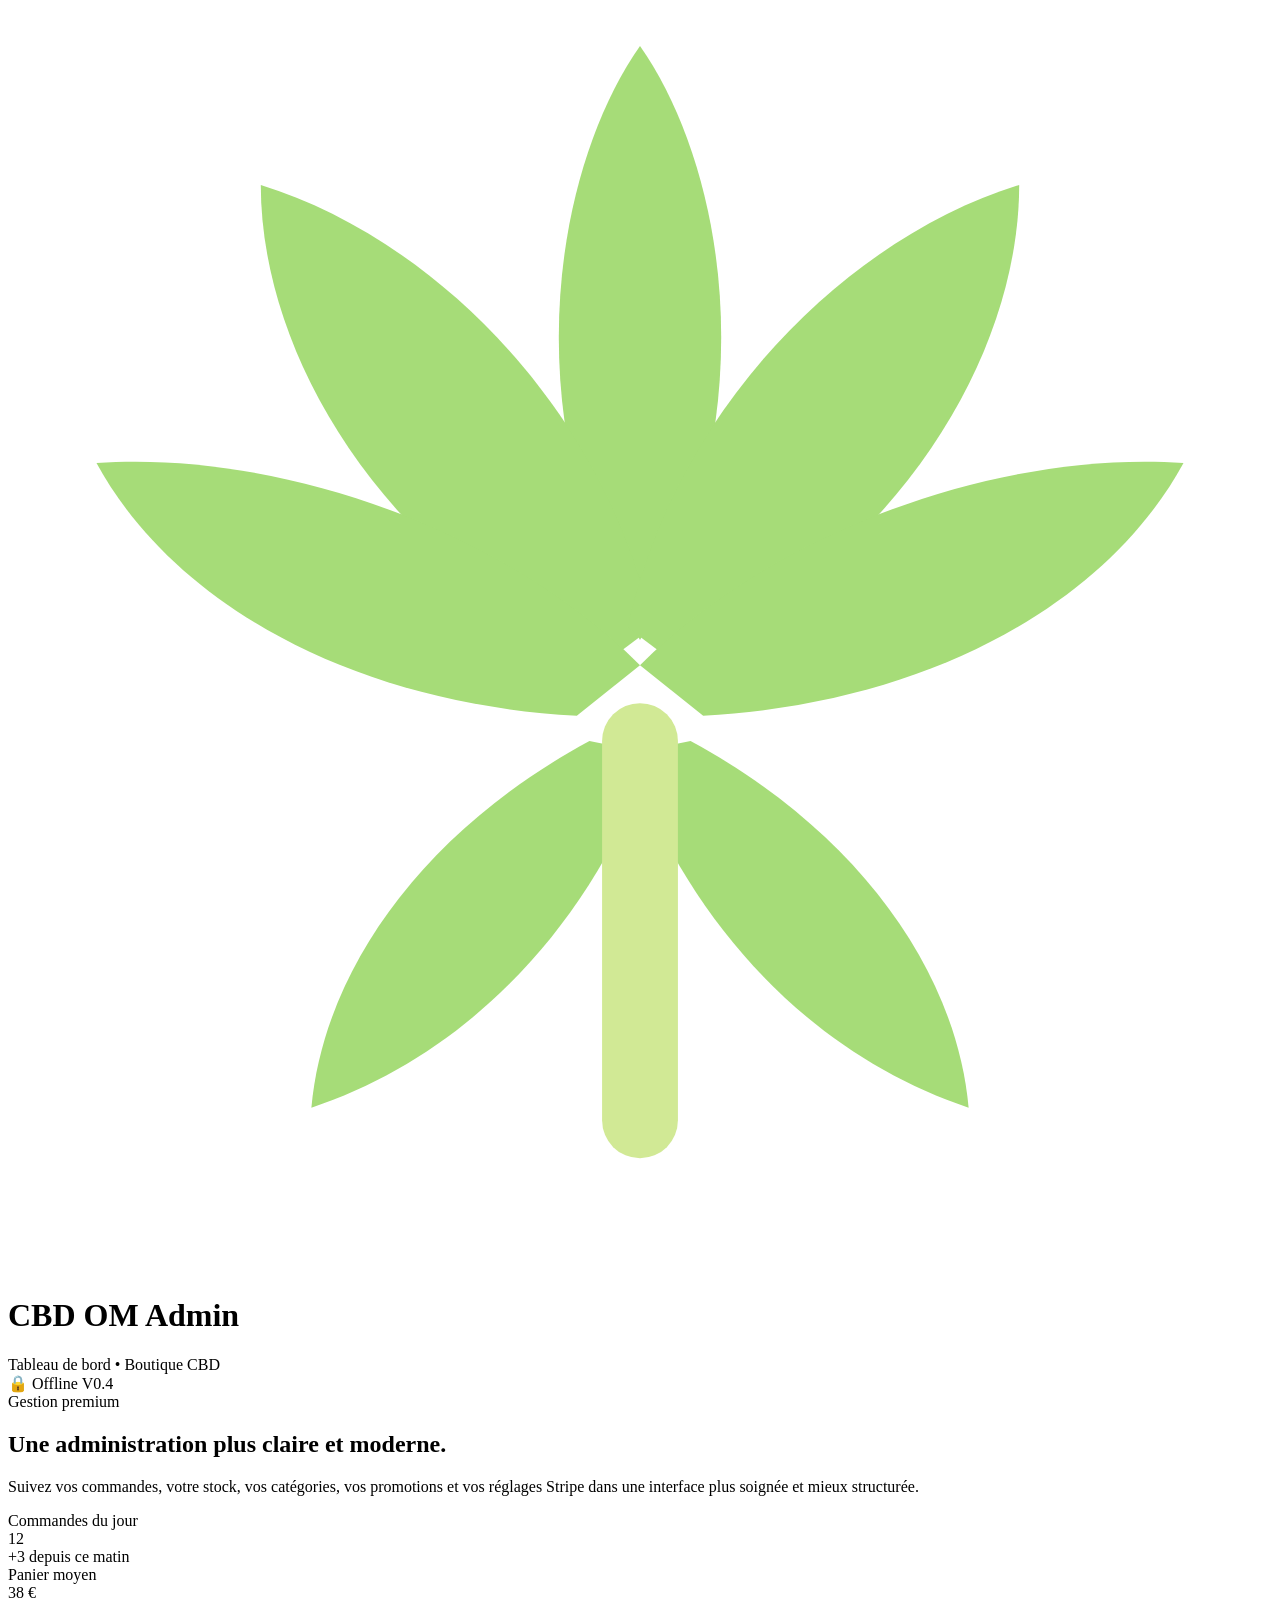
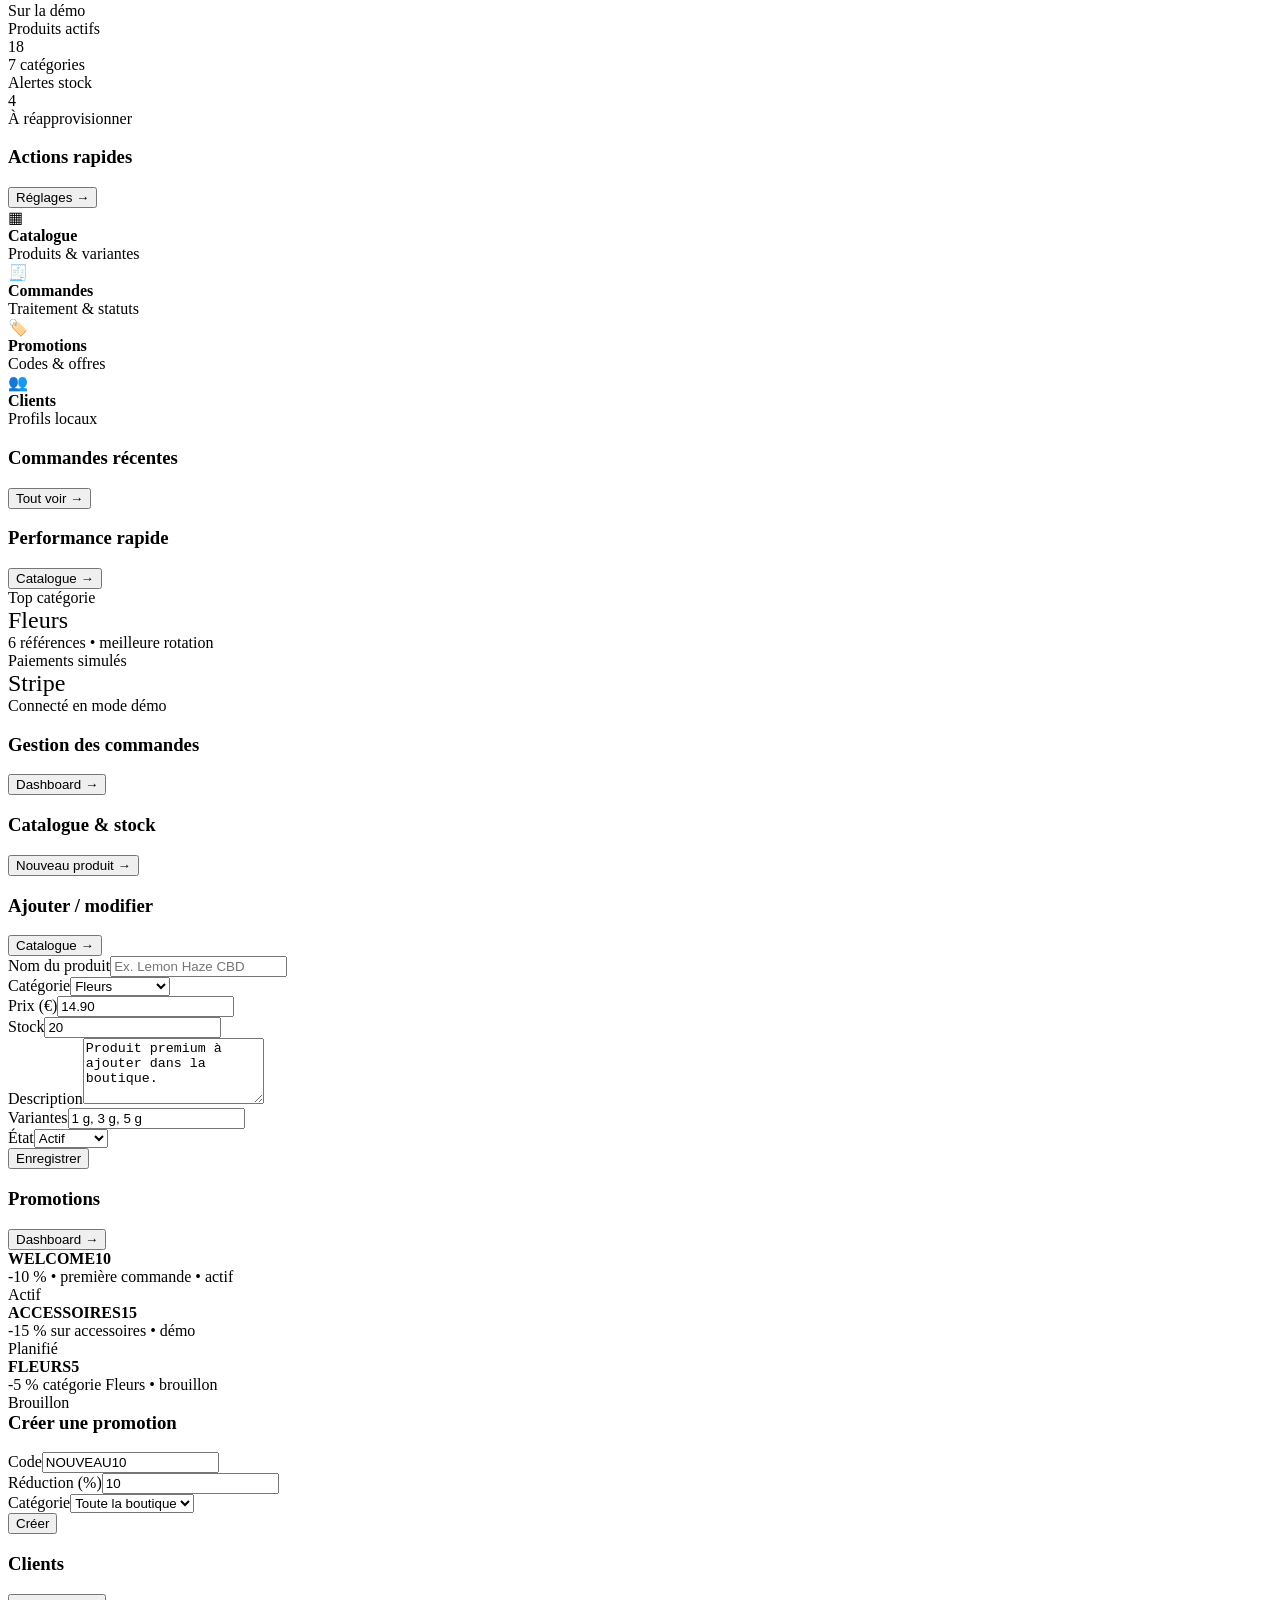
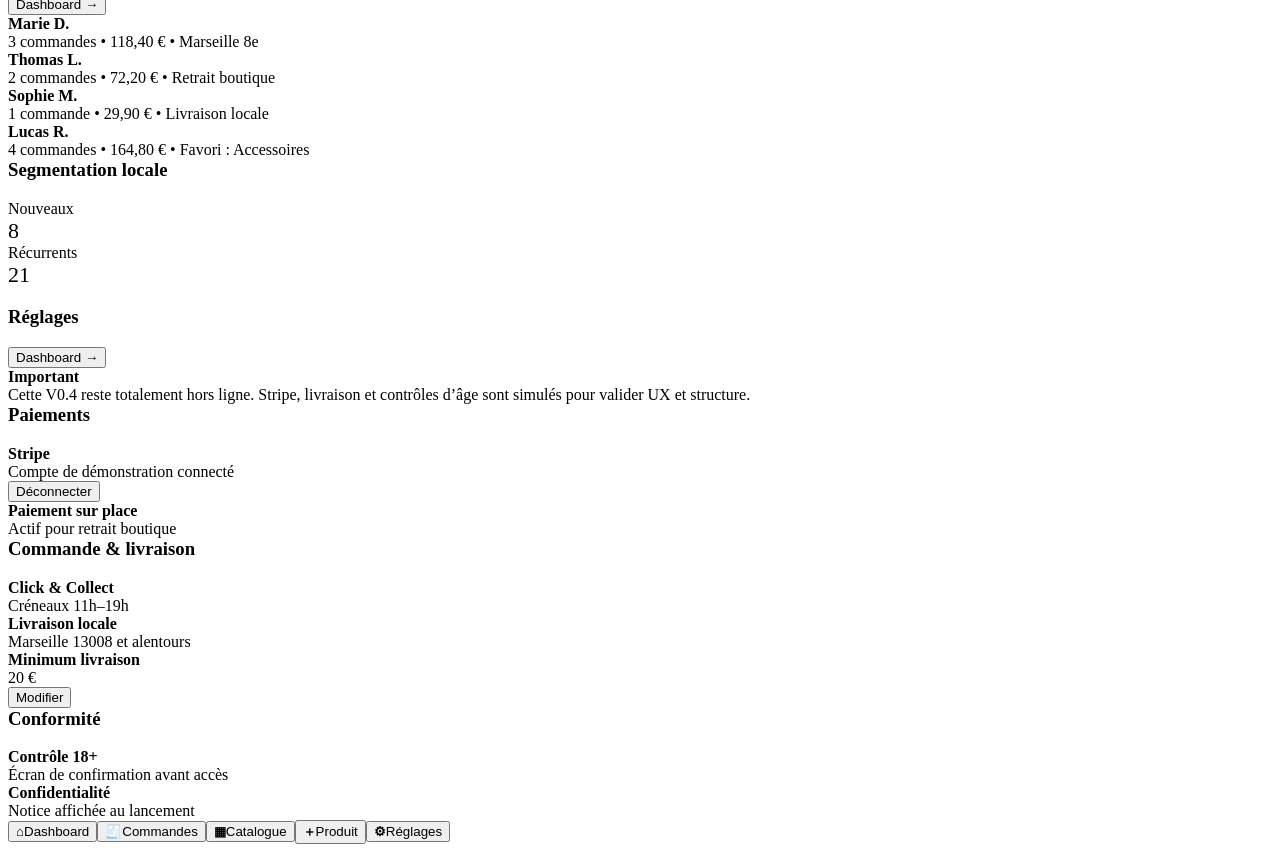
==== commit 2a1695c0: "Redesign admin UI for CBD OM V0.4" ====
--- a/admin/src/main/assets/index.html
+++ b/admin/src/main/assets/index.html
@@ -1,25 +1,9 @@
-<!doctype html>
-<html lang="fr"><head><meta charset="utf-8"><meta name="viewport" content="width=device-width,initial-scale=1,maximum-scale=1,user-scalable=no"><title>VCBD Admin V0.2</title><style>
-:root{--g:#123f31;--g2:#1f6049;--cream:#f5f2eb;--card:#fff;--line:#e3ded3;--muted:#6f7771;--ok:#2e8057;--warn:#b8791a;--red:#a5453c;--blue:#4678b7;--shadow:0 8px 24px rgba(20,49,38,.08)}*{box-sizing:border-box}body{margin:0;background:#e9e7e2;font-family:Inter,system-ui,-apple-system,Segoe UI,Roboto,Arial;color:#17201b}button,input,select{font:inherit}.app{max-width:580px;margin:auto;background:var(--cream);min-height:100vh;padding-bottom:78px}.top{background:linear-gradient(135deg,#113b2e,#256149);color:white;padding:17px 16px 22px}.head{display:flex;justify-content:space-between;align-items:center}.brand{display:flex;gap:9px;align-items:center}.logo{width:41px;height:41px;background:#fff;color:var(--g);border-radius:13px;display:grid;place-items:center;font-size:23px}.brand b{font-size:20px}.brand small{display:block;opacity:.78;font-size:10px}.avatar{width:38px;height:38px;border-radius:50%;background:#ffffff22;border:1px solid #ffffff40;display:grid;place-items:center}.status{display:inline-flex;align-items:center;gap:5px;background:#dff2e5;color:#236d49;border-radius:999px;padding:6px 9px;font-size:10px;font-weight:800}.content{padding:14px}.view{display:none}.view.active{display:block}.section{margin-top:16px}.section-title{display:flex;justify-content:space-between;align-items:center;margin-bottom:9px}.section-title h2{font-size:19px;margin:0}.section-title button{border:0;background:none;color:var(--g2);font-weight:800;font-size:11px}.kpis{display:grid;grid-template-columns:repeat(2,1fr);gap:9px}.kpi{background:#fff;border:1px solid var(--line);border-radius:17px;padding:13px;box-shadow:var(--shadow)}.kpi small{color:var(--muted);font-size:10px}.kpi b{font-size:23px;display:block;margin:4px 0}.trend{font-size:9px;color:var(--ok)}.card{background:#fff;border:1px solid var(--line);border-radius:17px;padding:13px;box-shadow:0 4px 15px #00000008}.quick{display:grid;grid-template-columns:repeat(4,1fr);gap:7px}.quick button{border:1px solid var(--line);background:#fff;border-radius:14px;padding:12px 6px;font-size:9px;font-weight:700}.quick span{font-size:24px;display:block;margin-bottom:5px}.order{background:#fff;border:1px solid var(--line);border-radius:16px;padding:12px;margin:9px 0}.orderhead{display:flex;justify-content:space-between;gap:9px}.order b{font-size:12px}.meta{font-size:10px;color:var(--muted);line-height:1.4}.pill{display:inline-block;padding:5px 8px;border-radius:999px;font-size:9px;font-weight:800}.new{background:#fff0d7;color:#9a6511}.prep{background:#e4effd;color:#356aa6}.ready{background:#e3f2e8;color:#27714c}.done{background:#ececec;color:#666}.actions{display:flex;gap:6px;margin-top:10px}.btn{border:0;border-radius:10px;padding:9px 11px;background:var(--g);color:#fff;font-weight:800;font-size:10px}.btn.alt{background:#eee7da;color:var(--g)}.btn.warn{background:#b77a18}.btn.full{width:100%}.tabs,.chips{display:flex;gap:7px;overflow:auto;scrollbar-width:none;margin:10px 0}.tab,.chip{white-space:nowrap;border:1px solid var(--line);background:#fff;padding:8px 10px;border-radius:999px;font-size:10px;font-weight:800}.tab.active,.chip.active{background:var(--g);color:#fff;border-color:var(--g)}.search{display:flex;gap:7px;background:#fff;border:1px solid var(--line);border-radius:14px;padding:9px}.search input{border:0;outline:0;flex:1}.productrow{display:grid;grid-template-columns:56px 1fr auto;gap:10px;align-items:center;padding:9px 0;border-bottom:1px solid #eee}.thumb{width:56px;height:56px;border-radius:13px;background:linear-gradient(145deg,#e5ece1,#efe0c8);display:grid;place-items:center;font-size:30px}.productrow b{font-size:11px}.price{font-weight:900}.switch{width:38px;height:22px;border-radius:999px;background:#bbb;position:relative}.switch.on{background:#2f8359}.switch:after{content:"";position:absolute;width:17px;height:17px;border-radius:50%;background:#fff;top:2.5px;left:3px;transition:.2s}.switch.on:after{left:18px}.stocklow{color:var(--red);font-weight:800}.form label{display:block;font-size:10px;font-weight:800;color:#55625a;margin:8px 0 4px}.form input,.form select{width:100%;border:1px solid #d8d2c8;border-radius:10px;padding:10px}.twocol{display:grid;grid-template-columns:1fr 1fr;gap:8px}.settingsrow{display:flex;justify-content:space-between;align-items:center;padding:12px 0;border-bottom:1px solid var(--line)}.settingsrow b{font-size:11px}.settingsrow small{display:block;color:var(--muted);font-size:9px}.bottom{position:fixed;bottom:0;left:50%;transform:translateX(-50%);width:min(580px,100%);display:grid;grid-template-columns:repeat(5,1fr);background:#fff;border-top:1px solid var(--line);padding:8px 3px 10px;z-index:30}.nav{border:0;background:none;color:#68736c;font-size:9px}.nav span{display:block;font-size:21px}.nav.active{color:var(--g);font-weight:800}.modal{position:fixed;inset:0;background:#0006;z-index:100;display:none;align-items:flex-end;justify-content:center}.modal.open{display:flex}.modalbox{width:min(580px,100%);background:var(--cream);border-radius:23px 23px 0 0;padding:16px;max-height:85vh;overflow:auto}.notice{background:#eef5f0;border-left:4px solid var(--ok);padding:10px;border-radius:10px;font-size:10px;line-height:1.4}.toast{position:fixed;bottom:88px;left:50%;transform:translateX(-50%) translateY(15px);background:#182d24;color:white;padding:10px 14px;border-radius:999px;font-size:10px;opacity:0;transition:.2s;z-index:150}.toast.show{opacity:1;transform:translateX(-50%) translateY(0)}</style></head><body><div class="app">
-<header class="top"><div class="head"><div class="brand"><div class="logo">🌿</div><div><b>VCBD Admin</b><small>Boutique CBD • Marseille</small></div></div><div class="avatar">A</div></div><div style="display:flex;justify-content:space-between;align-items:end;margin-top:16px"><div><small style="opacity:.75">Bonjour Admin 👋</small><h2 style="margin:4px 0 0">Tableau de bord</h2></div><span class="status">● Boutique ouverte</span></div></header><main>
-<section id="dashboard" class="view active content"><div class="kpis"><div class="kpi"><small>Commandes du jour</small><b>18</b><span class="trend">+4 depuis hier</span></div><div class="kpi"><small>Chiffre d’affaires</small><b>612,40 €</b><span class="trend">+14,2 %</span></div><div class="kpi"><small>Retraits à préparer</small><b>7</b><span class="trend">3 avant 17h</span></div><div class="kpi"><small>Stocks faibles</small><b id="lowStockCount">0</b><span class="trend" style="color:var(--red)">À vérifier</span></div></div><div class="section"><div class="section-title"><h2>Actions rapides</h2></div><div class="quick"><button onclick="showView('orders')"><span>🧾</span>Commandes</button><button onclick="showView('catalog')"><span>▦</span>Catalogue</button><button onclick="showView('inventory')"><span>📦</span>Stocks</button><button onclick="showView('settings')"><span>⚙️</span>Réglages</button></div></div><div class="section"><div class="section-title"><h2>À traiter maintenant</h2><button onclick="showView('orders')">Tout voir →</button></div><div id="dashOrders"></div></div><div class="section card"><div class="section-title"><h2>Catégories</h2></div><div id="categoryStats" class="chips"></div></div></section>
-<section id="orders" class="view content"><div class="section-title"><h2>Commandes</h2><button onclick="seedOrder()">+ Démo</button></div><div id="orderTabs" class="tabs"></div><div id="orderList"></div></section>
-<section id="catalog" class="view content"><div class="section-title"><h2>Catalogue</h2><button onclick="openProductEditor()">+ Ajouter</button></div><div class="search"><span>⌕</span><input id="catalogSearch" placeholder="Rechercher un produit..." oninput="renderCatalog()"></div><div id="catalogChips" class="chips"></div><div class="card" id="catalogList"></div></section>
-<section id="inventory" class="view content"><div class="section-title"><h2>Stocks & promotions</h2><button onclick="toastMsg('Export simulé')">Exporter</button></div><div class="card"><div class="section-title"><h2>Stocks faibles</h2></div><div id="lowStocks"></div></div><div class="section card"><div class="section-title"><h2>Promotions actives</h2><button onclick="addPromo()">+ Ajouter</button></div><div id="promos"></div></div></section>
-<section id="settings" class="view content"><div class="section-title"><h2>Paramètres</h2><button onclick="toastMsg('Réglages enregistrés')">Enregistrer</button></div><div class="card"><div class="settingsrow"><div><b>Contrôle +18 ans</b><small>Écran de majorité obligatoire</small></div><div class="switch on" onclick="this.classList.toggle('on')"></div></div><div class="settingsrow"><div><b>Click & Collect</b><small>Retrait en boutique</small></div><div class="switch on" onclick="this.classList.toggle('on')"></div></div><div class="settingsrow"><div><b>Livraison locale</b><small>Marseille et secteurs autorisés</small></div><div class="switch on" onclick="this.classList.toggle('on')"></div></div></div><div class="section card"><h3>Horaires</h3><div class="form"><div class="twocol"><div><label>Ouverture</label><input value="10:00"></div><div><label>Fermeture</label><input value="19:00"></div></div><label>Jours</label><input value="Lundi – Samedi"></div></div><div class="section card"><h3>Paiements</h3><div class="settingsrow"><div><b>Stripe</b><small id="stripeStatus">Compte non connecté • mode hors ligne</small></div><button id="stripeBtn" class="btn" onclick="toggleStripe()">Connecter</button></div><div class="settingsrow"><div><b>Paiement sur place</b><small>Disponible au retrait</small></div><div class="switch on"></div></div><div class="notice">Dans cette V0.2, la connexion Stripe est simulée. Aucune clé API ni transaction réelle n’est utilisée.</div></div><div class="section card"><h3>Livraison</h3><div class="form"><label>Zone principale</label><input value="Marseille 13008"><label>Frais standard</label><input value="4,90 €"><label>Livraison gratuite à partir de</label><input value="60,00 €"></div></div></section>
-</main><nav class="bottom"><button class="nav active" data-v="dashboard" onclick="showView('dashboard')"><span>⌂</span>Accueil</button><button class="nav" data-v="orders" onclick="showView('orders')"><span>🧾</span>Commandes</button><button class="nav" data-v="catalog" onclick="showView('catalog')"><span>▦</span>Catalogue</button><button class="nav" data-v="inventory" onclick="showView('inventory')"><span>📦</span>Stocks</button><button class="nav" data-v="settings" onclick="showView('settings')"><span>⚙️</span>Réglages</button></nav></div>
-<div id="modal" class="modal" onclick="if(event.target===modal)closeModal()"><div class="modalbox"><div class="section-title"><h2 id="modalTitle">Modifier produit</h2><button onclick="closeModal()">Fermer</button></div><div class="form"><input type="hidden" id="editId"><label>Nom</label><input id="editName"><div class="twocol"><div><label>Catégorie</label><select id="editCat"></select></div><div><label>Prix (€)</label><input id="editPrice" type="number" step=".1"></div></div><div class="twocol"><div><label>Stock</label><input id="editStock" type="number"></div><div><label>Unité</label><input id="editUnit" placeholder="g, boîte..."></div></div><label>Description courte</label><input id="editMeta"><button class="btn full" style="margin-top:12px" onclick="saveProduct()">Enregistrer</button></div></div></div><div id="toast" class="toast">Enregistré</div>
-<script>
-const cats=['Fleurs','Résines','Huiles','Infusions','Gummies','Cosmétiques','Accessoires'];let products=JSON.parse(localStorage.getItem('vcbd_admin_products')||'null')||[
-{id:1,n:'Amnesia Haze',cat:'Fleurs',emoji:'🌿',price:8.9,stock:120,unit:'g',meta:'CBD 8% • Indoor',on:true},{id:2,n:'White Widow',cat:'Fleurs',emoji:'🌱',price:9.5,stock:84,unit:'g',meta:'CBD 10% • Greenhouse',on:true},{id:3,n:'Gelato CBD',cat:'Fleurs',emoji:'🍃',price:10.9,stock:45,unit:'g',meta:'CBD 12% • Indoor',on:true},{id:4,n:'OG Kush CBD',cat:'Fleurs',emoji:'🌿',price:9.9,stock:62,unit:'g',meta:'CBD 9%',on:true},{id:5,n:'Résine Maroc',cat:'Résines',emoji:'🟫',price:12.9,stock:38,unit:'g',meta:'CBD 18%',on:true},{id:6,n:'Résine Black',cat:'Résines',emoji:'⬛',price:14.9,stock:11,unit:'g',meta:'CBD 22%',on:true},{id:7,n:'Huile CBD 10%',cat:'Huiles',emoji:'🧴',price:29.9,stock:18,unit:'flacon',meta:'10 ml',on:true},{id:8,n:'Huile CBD 20%',cat:'Huiles',emoji:'🧴',price:44.9,stock:7,unit:'flacon',meta:'10 ml',on:true},{id:9,n:'Infusion Nuit Calme',cat:'Infusions',emoji:'🍵',price:12.9,stock:24,unit:'boîte',meta:'20 sachets',on:true},{id:10,n:'Gummies Zen',cat:'Gummies',emoji:'🍬',price:18.9,stock:34,unit:'boîte',meta:'x20',on:true},{id:11,n:'Baume Relaxant',cat:'Cosmétiques',emoji:'🫙',price:24.9,stock:14,unit:'pot',meta:'30 ml',on:true},{id:12,n:'Grinder aluminium VCBD',cat:'Accessoires',emoji:'⚙️',price:14.9,stock:20,unit:'pièce',meta:'4 parties',on:true},{id:13,n:'Tips & filtres carton',cat:'Accessoires',emoji:'📄',price:2.5,stock:90,unit:'carnet',meta:'x50',on:true},{id:14,n:'Cônes pré-roulés',cat:'Accessoires',emoji:'📐',price:3.9,stock:60,unit:'pack',meta:'x6',on:true},{id:15,n:'Boîte hermétique',cat:'Accessoires',emoji:'🧰',price:9.9,stock:9,unit:'pièce',meta:'Anti-odeur',on:true},{id:16,n:'Plateau VCBD',cat:'Accessoires',emoji:'▭',price:12.9,stock:15,unit:'pièce',meta:'18 × 14 cm',on:true}];
-let orders=JSON.parse(localStorage.getItem('vcbd_admin_orders')||'null')||[{id:'CMD-2048',name:'Marie Dubois',time:'14:30',total:54.7,status:'Nouvelles',pay:'Stripe',mode:'Livraison',items:'Amnesia Haze 3 g • Grinder aluminium'},{id:'CMD-2047',name:'Thomas Bernard',time:'15:00',total:31.4,status:'Nouvelles',pay:'Sur place',mode:'Retrait',items:'White Widow 3 g • Tips & filtres'},{id:'CMD-2046',name:'Sophie Martin',time:'15:30',total:44.9,status:'En préparation',pay:'Stripe',mode:'Livraison',items:'Huile CBD 20%'},{id:'CMD-2045',name:'Julien Petit',time:'16:00',total:28.8,status:'Prêtes',pay:'Stripe',mode:'Retrait',items:'Résine Maroc 2 g • Cônes'},{id:'CMD-2044',name:'Camille Leroy',time:'Hier',total:19.8,status:'Terminées',pay:'Sur place',mode:'Retrait',items:'Boîte hermétique • Plateau'}];let orderStatus='Nouvelles',catalogCat='Tous';let promos=JSON.parse(localStorage.getItem('vcbd_admin_promos')||'null')||[{code:'WELCOME10',value:'-10%',active:true},{code:'ACCESS5',value:'-5 € accessoires',active:true}];
-function money(v){return Number(v).toFixed(2).replace('.',',')+' €'}function save(){localStorage.setItem('vcbd_admin_products',JSON.stringify(products));localStorage.setItem('vcbd_admin_orders',JSON.stringify(orders));localStorage.setItem('vcbd_admin_promos',JSON.stringify(promos))}function pillClass(s){return s==='Nouvelles'?'new':s==='En préparation'?'prep':s==='Prêtes'?'ready':'done'}function nextStatus(s){return s==='Nouvelles'?'En préparation':s==='En préparation'?'Prêtes':s==='Prêtes'?'Terminées':'Terminées'}
-function orderCard(o,compact=false){return `<div class="order"><div class="orderhead"><div><b>#${o.id}</b><div class="meta">${o.time} • ${o.name}</div></div><div style="text-align:right"><b>${money(o.total)}</b><br><span class="pill ${pillClass(o.status)}">${o.status}</span></div></div><div class="meta" style="margin-top:7px">${o.items}<br>${o.mode} • Paiement ${o.pay}</div>${o.status!=='Terminées'&&!compact?`<div class="actions"><button class="btn" onclick="advanceOrder('${o.id}')">${o.status==='Nouvelles'?'Accepter':o.status==='En préparation'?'Marquer prête':'Terminer'}</button><button class="btn alt" onclick="toastMsg('Détail commande ${o.id}')">Voir</button></div>`:''}</div>`}
-function renderDashboard(){dashOrders.innerHTML=orders.filter(o=>o.status!=='Terminées').slice(0,3).map(o=>orderCard(o,true)).join('');categoryStats.innerHTML=cats.map(c=>`<span class="chip">${c} • ${products.filter(p=>p.cat===c).length}</span>`).join('');lowStockCount.textContent=products.filter(p=>p.stock<=12).length}
-function renderOrderTabs(){const sts=['Nouvelles','En préparation','Prêtes','Terminées'];orderTabs.innerHTML=sts.map(s=>`<button class="tab ${orderStatus===s?'active':''}" onclick="orderStatus='${s}';renderOrders()">${s} (${orders.filter(o=>o.status===s).length})</button>`).join('')}function renderOrders(){renderOrderTabs();const arr=orders.filter(o=>o.status===orderStatus);orderList.innerHTML=arr.length?arr.map(o=>orderCard(o)).join(''):'<div class="card meta">Aucune commande dans cette colonne.</div>'}function advanceOrder(id){const o=orders.find(x=>x.id===id);o.status=nextStatus(o.status);save();renderOrders();renderDashboard();toastMsg('Statut mis à jour')}function seedOrder(){orders.unshift({id:'CMD-'+Math.floor(2050+Math.random()*300),name:'Nouveau client',time:'17:00',total:36.8,status:'Nouvelles',pay:'Stripe',mode:'Livraison',items:'Gelato CBD 3 g • Cônes pré-roulés'});save();orderStatus='Nouvelles';renderOrders();renderDashboard()}
-function renderCatalogChips(){catalogChips.innerHTML=['Tous',...cats].map(c=>`<button class="chip ${catalogCat===c?'active':''}" onclick="catalogCat='${c}';renderCatalog()">${c}</button>`).join('')}function renderCatalog(){renderCatalogChips();const q=catalogSearch.value.toLowerCase().trim();let arr=products.filter(p=>(catalogCat==='Tous'||p.cat===catalogCat)&&(!q||(p.n+' '+p.meta).toLowerCase().includes(q)));catalogList.innerHTML=arr.map(p=>`<div class="productrow"><div class="thumb">${p.emoji}</div><div><b>${p.n}</b><div class="meta">${p.cat} • ${p.meta}</div><div class="price">${money(p.price)} ${p.unit==='g'?'/ g':''}</div><div class="meta ${p.stock<=12?'stocklow':''}">Stock : ${p.stock} ${p.unit}</div></div><div><div class="switch ${p.on?'on':''}" onclick="toggleProduct(${p.id})"></div><button class="btn alt" style="margin-top:6px" onclick="editProduct(${p.id})">Modifier</button></div></div>`).join('')}
-function toggleProduct(id){const p=products.find(x=>x.id===id);p.on=!p.on;save();renderCatalog()}function editProduct(id){const p=products.find(x=>x.id===id);editId.value=p.id;editName.value=p.n;editCat.value=p.cat;editPrice.value=p.price;editStock.value=p.stock;editUnit.value=p.unit;editMeta.value=p.meta;modalTitle.textContent='Modifier produit';modal.classList.add('open')}function openProductEditor(){editId.value='';editName.value='';editCat.value='Fleurs';editPrice.value='';editStock.value='';editUnit.value='g';editMeta.value='';modalTitle.textContent='Ajouter un produit';modal.classList.add('open')}function saveProduct(){const id=Number(editId.value);if(!editName.value.trim()){toastMsg('Nom requis');return}if(id){const p=products.find(x=>x.id===id);Object.assign(p,{n:editName.value,cat:editCat.value,price:Number(editPrice.value),stock:Number(editStock.value),unit:editUnit.value,meta:editMeta.value})}else products.push({id:Date.now(),n:editName.value,cat:editCat.value,emoji:'📦',price:Number(editPrice.value),stock:Number(editStock.value),unit:editUnit.value,meta:editMeta.value,on:true});save();closeModal();renderCatalog();renderInventory();renderDashboard();toastMsg('Produit enregistré')}function closeModal(){modal.classList.remove('open')}
-function renderInventory(){const low=products.filter(p=>p.stock<=12).sort((a,b)=>a.stock-b.stock);lowStocks.innerHTML=low.map(p=>`<div class="productrow"><div class="thumb">${p.emoji}</div><div><b>${p.n}</b><div class="meta stocklow">${p.stock} ${p.unit} restant(s)</div></div><button class="btn alt" onclick="restock(${p.id})">+ Stock</button></div>`).join('')||'<div class="meta">Aucun stock faible.</div>';promos.innerHTML=promos.map((p,i)=>`<div class="settingsrow"><div><b>${p.code}</b><small>${p.value}</small></div><div class="switch ${p.active?'on':''}" onclick="promos[${i}].active=!promos[${i}].active;save();renderInventory()"></div></div>`).join('')}function restock(id){const p=products.find(x=>x.id===id);p.stock+=20;save();renderInventory();renderCatalog();renderDashboard();toastMsg('Stock +20')}function addPromo(){promos.push({code:'PROMO'+(promos.length+1),value:'-10%',active:true});save();renderInventory()}
-function toggleStripe(){const connected=localStorage.getItem('vcbd_stripe_connected')==='1';localStorage.setItem('vcbd_stripe_connected',connected?'0':'1');renderStripe();toastMsg(connected?'Stripe déconnecté':'Stripe connecté (simulation)')}function renderStripe(){const connected=localStorage.getItem('vcbd_stripe_connected')==='1';stripeStatus.textContent=connected?'Compte test connecté • hors ligne':'Compte non connecté • mode hors ligne';stripeBtn.textContent=connected?'Déconnecter':'Connecter';stripeBtn.className='btn '+(connected?'alt':'')}
-function showView(id){document.querySelectorAll('.view').forEach(v=>v.classList.remove('active'));document.getElementById(id).classList.add('active');document.querySelectorAll('.nav').forEach(n=>n.classList.toggle('active',n.dataset.v===id));if(id==='dashboard')renderDashboard();if(id==='orders')renderOrders();if(id==='catalog')renderCatalog();if(id==='inventory')renderInventory();if(id==='settings')renderStripe();scrollTo(0,0)}function toastMsg(t){toast.textContent=t;toast.classList.add('show');clearTimeout(window._t);window._t=setTimeout(()=>toast.classList.remove('show'),1500)}
-editCat.innerHTML=cats.map(c=>`<option>${c}</option>`).join('');renderDashboard();renderOrders();renderCatalog();renderInventory();renderStripe();</script></body></html>+<!doctype html><html lang="fr"><head><meta charset="utf-8"><meta name="viewport" content="width=device-width,initial-scale=1,viewport-fit=cover,user-scalable=no"><title>CBD OM Admin V0.4</title><link rel="stylesheet" href="styles.css"></head><body>
+<div class="app"><header class="top"><div class="brand"><div class="brandL"><div class="logo"><svg viewBox="0 0 100 100"><g fill="#a6dc78"><path d="M50 50 C40 33 43 13 50 3 C57 13 60 33 50 50Z"/><path d="M47 52 C29 43 20 27 20 14 C33 18 47 31 51 49Z"/><path d="M53 52 C71 43 80 27 80 14 C67 18 53 31 49 49Z"/><path d="M45 56 C27 55 13 47 7 36 C21 35 39 41 50 52Z"/><path d="M55 56 C73 55 87 47 93 36 C79 35 61 41 50 52Z"/><path d="M46 58 C33 65 25 76 24 87 C36 83 46 73 51 59Z"/><path d="M54 58 C67 65 75 76 76 87 C64 83 54 73 49 59Z"/><rect x="47" y="55" width="6" height="36" rx="3" fill="#d1e995"/></g></svg></div><div><h1>CBD OM Admin</h1><div class="sub">Tableau de bord • Boutique CBD</div></div></div><div class="chip">🔒 Offline V0.4</div></div><div class="hero"><div class="chip">Gestion premium</div><h2>Une administration plus claire et moderne.</h2><p>Suivez vos commandes, votre stock, vos catégories, vos promotions et vos réglages Stripe dans une interface plus soignée et mieux structurée.</p></div></header><main class="content">
+<section id="dash" class="view active"><div class="grid4"><div class="stat"><div class="tiny muted">Commandes du jour</div><div class="statNum">12</div><div class="tiny">+3 depuis ce matin</div></div><div class="stat"><div class="tiny muted">Panier moyen</div><div class="statNum">38 €</div><div class="tiny">Sur la démo</div></div><div class="stat"><div class="tiny muted">Produits actifs</div><div class="statNum">18</div><div class="tiny">7 catégories</div></div><div class="stat"><div class="tiny muted">Alertes stock</div><div class="statNum">4</div><div class="tiny">À réapprovisionner</div></div></div><div class="sectionHead"><h3>Actions rapides</h3><button class="linkBtn" onclick="showView('settings')">Réglages →</button></div><div class="quickGrid"><div class="quickAction" onclick="showView('catalog')"><div class="qicon">▦</div><b>Catalogue</b><div class="tiny muted">Produits & variantes</div></div><div class="quickAction" onclick="showView('orders')"><div class="qicon">🧾</div><b>Commandes</b><div class="tiny muted">Traitement & statuts</div></div><div class="quickAction" onclick="showView('promos')"><div class="qicon">🏷️</div><b>Promotions</b><div class="tiny muted">Codes & offres</div></div><div class="quickAction" onclick="showView('customers')"><div class="qicon">👥</div><b>Clients</b><div class="tiny muted">Profils locaux</div></div></div><div class="sectionHead"><h3>Commandes récentes</h3><button class="linkBtn" onclick="showView('orders')">Tout voir →</button></div><div class="card" id="recentOrders"></div><div class="sectionHead"><h3>Performance rapide</h3><button class="linkBtn" onclick="showView('catalog')">Catalogue →</button></div><div class="grid2"><div class="card"><div class="tiny muted">Top catégorie</div><div class="statNum" style="font-size:24px">Fleurs</div><div class="tiny">6 références • meilleure rotation</div></div><div class="card"><div class="tiny muted">Paiements simulés</div><div class="statNum" style="font-size:24px">Stripe</div><div class="tiny">Connecté en mode démo</div></div></div></section>
+<section id="orders" class="view"><div class="sectionHead"><h3>Gestion des commandes</h3><button class="linkBtn" onclick="showView('dash')">Dashboard →</button></div><div class="tabs" id="orderTabs"></div><div class="card listBlock" id="orderList"></div></section>
+<section id="catalog" class="view"><div class="sectionHead"><h3>Catalogue & stock</h3><button class="linkBtn" onclick="showView('newproduct')">Nouveau produit →</button></div><div class="tabs" id="catTabs"></div><div class="card listBlock" id="catalogList"></div></section>
+<section id="newproduct" class="view"><div class="sectionHead"><h3>Ajouter / modifier</h3><button class="linkBtn" onclick="showView('catalog')">Catalogue →</button></div><div class="card form"><div class="inline"><div><label>Nom du produit</label><input placeholder="Ex. Lemon Haze CBD"></div><div><label>Catégorie</label><select><option>Fleurs</option><option>Résines</option><option>Huiles</option><option>Infusions</option><option>Gummies</option><option>Cosmétiques</option><option>Accessoires</option></select></div></div><div class="inline"><div><label>Prix (€)</label><input value="14.90"></div><div><label>Stock</label><input value="20"></div></div><label>Description</label><textarea rows="4">Produit premium à ajouter dans la boutique.</textarea><div class="inline"><div><label>Variantes</label><input value="1 g, 3 g, 5 g"></div><div><label>État</label><select><option>Actif</option><option>Brouillon</option><option>Rupture</option></select></div></div><button class="btn dark full" onclick="alert('Démo hors ligne : produit enregistré localement pour la validation visuelle.')">Enregistrer</button></div></section>
+<section id="promos" class="view"><div class="sectionHead"><h3>Promotions</h3><button class="linkBtn" onclick="showView('dash')">Dashboard →</button></div><div class="card"><div class="promoLine"><div><b>WELCOME10</b><div class="tiny muted">-10 % • première commande • actif</div></div><span class="status s-new">Actif</span></div><div class="promoLine"><div><b>ACCESSOIRES15</b><div class="tiny muted">-15 % sur accessoires • démo</div></div><span class="status s-prep">Planifié</span></div><div class="promoLine"><div><b>FLEURS5</b><div class="tiny muted">-5 % catégorie Fleurs • brouillon</div></div><span class="status s-done">Brouillon</span></div></div><div class="card mt form"><h3 style="margin-top:0">Créer une promotion</h3><label>Code</label><input value="NOUVEAU10"><div class="inline"><div><label>Réduction (%)</label><input value="10"></div><div><label>Catégorie</label><select><option>Toute la boutique</option><option>Fleurs</option><option>Accessoires</option><option>Huiles</option></select></div></div><button class="btn dark full" onclick="alert('Promotion ajoutée localement dans la démo.')">Créer</button></div></section><section id="customers" class="view"><div class="sectionHead"><h3>Clients</h3><button class="linkBtn" onclick="showView('dash')">Dashboard →</button></div><div class="card"><div class="customerLine"><b>Marie D.</b><div class="tiny muted">3 commandes • 118,40 € • Marseille 8e</div></div><div class="customerLine"><b>Thomas L.</b><div class="tiny muted">2 commandes • 72,20 € • Retrait boutique</div></div><div class="customerLine"><b>Sophie M.</b><div class="tiny muted">1 commande • 29,90 € • Livraison locale</div></div><div class="customerLine"><b>Lucas R.</b><div class="tiny muted">4 commandes • 164,80 € • Favori : Accessoires</div></div></div><div class="card mt"><h3 style="margin-top:0">Segmentation locale</h3><div class="grid2"><div class="stat"><div class="tiny muted">Nouveaux</div><div class="statNum" style="font-size:22px">8</div></div><div class="stat"><div class="tiny muted">Récurrents</div><div class="statNum" style="font-size:22px">21</div></div></div></div></section><section id="settings" class="view"><div class="sectionHead"><h3>Réglages</h3><button class="linkBtn" onclick="showView('dash')">Dashboard →</button></div><div class="banner"><b>Important</b><br><span class="tiny muted">Cette V0.4 reste totalement hors ligne. Stripe, livraison et contrôles d’âge sont simulés pour valider UX et structure.</span></div><div class="card mt"><h3 style="margin-top:0">Paiements</h3><div class="settingLine"><div><b>Stripe</b><div class="tiny muted">Compte de démonstration connecté</div></div><button class="btn light" onclick="toggleStripeState()" id="stripeBtn">Déconnecter</button></div><div class="settingLine"><div><b>Paiement sur place</b><div class="tiny muted">Actif pour retrait boutique</div></div><div class="toggle on"></div></div></div><div class="card mt"><h3 style="margin-top:0">Commande & livraison</h3><div class="settingLine"><div><b>Click & Collect</b><div class="tiny muted">Créneaux 11h–19h</div></div><div class="toggle on"></div></div><div class="settingLine"><div><b>Livraison locale</b><div class="tiny muted">Marseille 13008 et alentours</div></div><div class="toggle on"></div></div><div class="settingLine"><div><b>Minimum livraison</b><div class="tiny muted">20 €</div></div><button class="btn light" onclick="alert('Démo : modification locale du minimum de livraison.')">Modifier</button></div></div><div class="card mt"><h3 style="margin-top:0">Conformité</h3><div class="settingLine"><div><b>Contrôle 18+</b><div class="tiny muted">Écran de confirmation avant accès</div></div><div class="toggle on"></div></div><div class="settingLine"><div><b>Confidentialité</b><div class="tiny muted">Notice affichée au lancement</div></div><div class="toggle on"></div></div></div></section>
+</main><nav class="bottomNav"><button class="navBtn active" data-v="dash" onclick="showView('dash')"><b>⌂</b>Dashboard</button><button class="navBtn" data-v="orders" onclick="showView('orders')"><b>🧾</b>Commandes</button><button class="navBtn" data-v="catalog" onclick="showView('catalog')"><b>▦</b>Catalogue</button><button class="navBtn" data-v="newproduct" onclick="showView('newproduct')"><b>＋</b>Produit</button><button class="navBtn" data-v="settings" onclick="showView('settings')"><b>⚙</b>Réglages</button></nav></div>
+<script src="app.js"></script></body></html>
